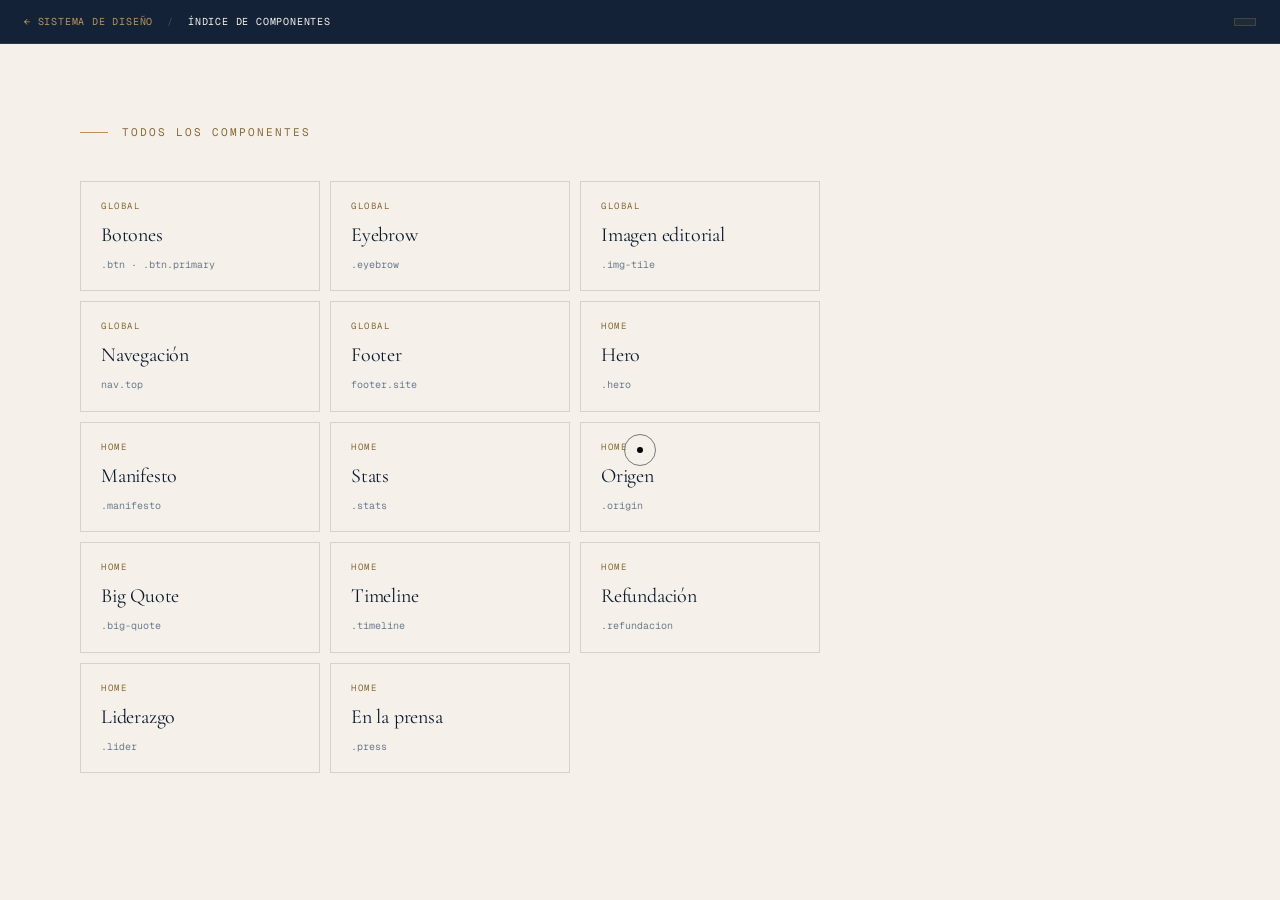
==== pages/preview.html @ bbe8fda1 "Primer commit" ====
<!DOCTYPE html>
<html lang="es">
<head>
<meta charset="UTF-8">
<meta name="viewport" content="width=device-width,initial-scale=1">
<title>Preview · ABANCA DS</title>
<meta name="robots" content="noindex,nofollow">

<link rel="preconnect" href="https://fonts.googleapis.com">
<link rel="preconnect" href="https://fonts.gstatic.com" crossorigin>
<link rel="preconnect" href="https://images.unsplash.com">
<link href="https://fonts.googleapis.com/css2?family=Cormorant+Garamond:ital,wght@0,300;0,400;0,500;0,600;1,300;1,400;1,500&family=Source+Serif+4:ital,opsz,wght@0,8..60,300;0,8..60,400;0,8..60,500;1,8..60,400&family=Geist:wght@300;400;500;600;700&family=Geist+Mono:wght@400;500&display=swap" rel="stylesheet">
<link rel="stylesheet" href="../css/editorial.css">

<style>
.pv-bar {
  position: fixed; top: 0; left: 0; right: 0; z-index: 99999;
  height: 44px;
  background: rgba(10,26,47,0.96);
  backdrop-filter: blur(12px);
  display: flex; align-items: center; gap: 0;
  padding: 0 24px;
  border-bottom: 1px solid rgba(245,241,234,0.1);
  font-family: var(--mono); font-size: 10px;
  letter-spacing: 0.08em; text-transform: uppercase;
}
.pv-bar .back {
  color: var(--accent); text-decoration: none;
  transition: color .15s; white-space: nowrap;
}
.pv-bar .back:hover { color: var(--paper); }
.pv-bar .sep { color: rgba(245,241,234,0.2); margin: 0 14px; }
.pv-bar .name { color: var(--paper); white-space: nowrap; }
.pv-bar .spacer { flex: 1; }
.pv-bar .group {
  color: rgba(245,241,234,0.35); margin-right: 14px;
  white-space: nowrap;
}
.pv-bar .cls {
  color: var(--accent);
  border: 1px solid rgba(184,148,86,0.25);
  background: rgba(184,148,86,0.08);
  padding: 3px 10px;
  white-space: nowrap;
}
.pv-content { padding-top: 44px; }
</style>
</head>
<body>

<!-- Curtain suprimido: la clase .lift lo colapsa y display:none lo esconde -->
<div class="curtain lift" style="display:none"><div class="seal"></div></div>

<!-- Preview bar -->
<div class="pv-bar">
  <a href="sistema-de-diseno.html" class="back">← Sistema de Diseño</a>
  <span class="sep">/</span>
  <span class="name" id="pv-name">—</span>
  <span class="spacer"></span>
  <span class="group" id="pv-group"></span>
  <span class="cls" id="pv-cls"></span>
</div>

<!-- Contenido del componente -->
<div class="pv-content" id="pv-content"></div>

<script>
document.body.classList.add('curtain-done', 'js-ready');
</script>
<script src="../js/editorial.js" defer></script>

<script>
/* ── Definiciones de componente ── */
const C = {

  /* ─── GLOBALES ─────────────────────────────────── */

  btn: {
    name: 'Botones', cls: '.btn · .btn.primary', group: 'Global',
    html: `
<div style="min-height:100vh;background:var(--paper);display:flex;flex-direction:column;gap:0">
  <div style="padding:80px 80px 60px;border-bottom:1px solid var(--line)">
    <div class="eyebrow" style="margin-bottom:32px"><span>Variante sobre fondo claro</span></div>
    <div style="display:flex;gap:16px;flex-wrap:wrap;align-items:center">
      <a class="btn" href="#">Explorar</a>
      <a class="btn primary" href="#">Ver historia</a>
    </div>
  </div>
  <div style="padding:80px;background:var(--ink);border-bottom:1px solid rgba(245,241,234,0.1)">
    <div class="eyebrow" style="margin-bottom:32px"><span>Variante sobre fondo oscuro</span></div>
    <div style="display:flex;gap:16px;flex-wrap:wrap;align-items:center">
      <a class="btn" style="color:var(--paper);border-color:rgba(245,241,234,0.5)" href="#">Explorar</a>
      <a class="btn primary" href="#">Ver historia</a>
    </div>
  </div>
  <div style="padding:80px;background:var(--paper-2)">
    <div class="eyebrow" style="margin-bottom:32px"><span>Variante sobre fondo crema</span></div>
    <div style="display:flex;gap:16px;flex-wrap:wrap;align-items:center">
      <a class="btn" href="#">Descargar informe</a>
      <a class="btn primary" href="#">Contactar</a>
    </div>
  </div>
</div>`
  },

  eyebrow: {
    name: 'Eyebrow', cls: '.eyebrow', group: 'Global',
    html: `
<div style="padding:80px;min-height:100vh;display:flex;flex-direction:column;gap:64px">
  <div>
    <span class="eyebrow" style="margin-bottom:24px">Origen · 1717</span>
    <h2 style="font-family:var(--serif);font-weight:300;font-size:clamp(32px,4vw,52px);letter-spacing:-0.02em;margin:0">El banco más antiguo <em style="color:var(--accent-deep)">de España.</em></h2>
  </div>
  <div>
    <span class="eyebrow" style="margin-bottom:24px">§ 04 · Línea de tiempo</span>
    <h2 style="font-family:var(--serif);font-weight:300;font-size:clamp(32px,4vw,52px);letter-spacing:-0.02em;margin:0">Tres siglos en <em style="color:var(--accent-deep)">nueve estaciones.</em></h2>
  </div>
  <div style="background:var(--ink);padding:60px;margin:-0px">
    <span class="eyebrow" style="margin-bottom:24px;color:var(--accent)">§ 05 · La refundación</span>
    <h2 style="font-family:var(--serif);font-weight:300;font-size:clamp(32px,4vw,52px);letter-spacing:-0.02em;margin:0;color:var(--paper)">2014. Un banco <em style="color:var(--accent)">desde cero.</em></h2>
  </div>
</div>`
  },

  'img-tile': {
    name: 'Imagen editorial', cls: '.img-tile', group: 'Global',
    html: `
<div style="padding:64px;background:var(--paper)">
  <div style="margin-bottom:48px">
    <span class="eyebrow" style="margin-bottom:32px"><span>Variantes de tratamiento</span></span>
    <div style="display:grid;grid-template-columns:repeat(4,1fr);gap:12px">
      <div>
        <div class="img-tile" style="aspect-ratio:3/4">
          <img src="https://images.unsplash.com/photo-1464822759023-fed622ff2c3b?w=600&q=80&fit=crop" alt="">
        </div>
        <div style="font-family:var(--mono);font-size:10px;letter-spacing:.1em;text-transform:uppercase;color:var(--mid);margin-top:10px">.img-tile</div>
      </div>
      <div>
        <div class="img-tile sepia" style="aspect-ratio:3/4">
          <img src="https://images.unsplash.com/photo-1464822759023-fed622ff2c3b?w=600&q=80&fit=crop" alt="">
        </div>
        <div style="font-family:var(--mono);font-size:10px;letter-spacing:.1em;text-transform:uppercase;color:var(--mid);margin-top:10px">.img-tile.sepia</div>
      </div>
      <div>
        <div class="img-tile duotone" style="aspect-ratio:3/4">
          <img src="https://images.unsplash.com/photo-1464822759023-fed622ff2c3b?w=600&q=80&fit=crop" alt="">
        </div>
        <div style="font-family:var(--mono);font-size:10px;letter-spacing:.1em;text-transform:uppercase;color:var(--mid);margin-top:10px">.img-tile.duotone</div>
      </div>
      <div>
        <div class="img-tile archive" style="aspect-ratio:3/4">
          <img src="https://images.unsplash.com/photo-1464822759023-fed622ff2c3b?w=600&q=80&fit=crop" alt="">
        </div>
        <div style="font-family:var(--mono);font-size:10px;letter-spacing:.1em;text-transform:uppercase;color:var(--mid);margin-top:10px">.img-tile.archive</div>
      </div>
    </div>
  </div>
  <div>
    <span class="eyebrow" style="margin-bottom:32px"><span>Con metadatos: .photo-tag + .caption</span></span>
    <div class="img-tile" style="aspect-ratio:16/7;max-width:900px">
      <img src="https://images.unsplash.com/photo-1505142468610-359e7d316be0?w=1600&q=80&fit=crop" alt="">
      <div class="photo-tag">Archivo · 1920</div>
      <div class="caption"><span>Betanzos, Galicia</span><span>© ABANCA</span></div>
    </div>
  </div>
</div>`
  },

  nav: {
    name: 'Navegación', cls: 'nav.top', group: 'Global',
    html: `
<nav class="top scrolled" id="nav">
  <a class="brand" href="../index.html" data-magnet>
    <span class="bars">//</span>
    <span>ABANCA</span>
    <span class="sub">· La historia</span>
  </a>
  <ul>
    <li><a href="#">Origen</a></li>
    <li><a href="#">Cifras</a></li>
    <li><a href="#">Línea de tiempo</a></li>
    <li><a href="#">Liderazgo</a></li>
  </ul>
  <div class="right">
    <button class="audio-toggle" aria-pressed="false" data-magnet>
      <span class="bars"><i></i><i></i><i></i><i></i></span>
      <span class="lbl">Sonido</span>
    </button>
    <div class="divider"></div>
    <span class="lang active">ES</span>
    <span class="lang">GL</span>
    <span class="lang">EN</span>
  </div>
</nav>
<div style="padding:160px 80px 80px;background:var(--paper)">
  <div class="eyebrow" style="margin-bottom:20px"><span>Estado: scrolled</span></div>
  <p style="font-family:var(--serif-body);font-size:17px;color:var(--ink-soft);max-width:52ch">La barra aparece con <code style="font-family:var(--mono);font-size:13px;background:var(--paper-2);padding:1px 5px">nav.top.scrolled</code> cuando el usuario hace scroll. En el hero es completamente transparente.</p>
</div>`
  },

  footer: {
    name: 'Footer', cls: 'footer.site', group: 'Global',
    html: `
<div style="padding:80px 80px 40px;background:var(--paper)">
  <div class="eyebrow"><span>Componente footer completo</span></div>
</div>
<footer class="site">
  <div class="top">
    <div class="l">
      <h3>Servir <span class="it">desde el</span><br>Atlántico.</h3>
      <p>ABANCA Corporación Bancaria, S.A. · Sociedad inscrita en el Registro Mercantil de A Coruña · Entidad significativa supervisada por el Banco Central Europeo desde 2014.</p>
    </div>
    <div>
      <h4>Inversores</h4>
      <ul>
        <li><a href="#">Resultados trimestrales</a></li>
        <li><a href="#">Informe anual integrado</a></li>
        <li><a href="#">Gobierno corporativo</a></li>
        <li><a href="#">Calificación crediticia</a></li>
        <li><a href="#">Hechos relevantes</a></li>
      </ul>
    </div>
    <div>
      <h4>Contacto</h4>
      <ul>
        <li>Cantón Pequeño, 1<br>15003 · A Coruña</li>
        <li>+34 981 188 000</li>
        <li><a href="#">comunicacion@abanca.com</a></li>
        <li><a href="#">LinkedIn</a> · <a href="#">X</a> · <a href="#">YouTube</a></li>
      </ul>
    </div>
  </div>
  <div class="bot">
    <div class="l">© 2026 ABANCA Corporación Bancaria · Todos los derechos reservados</div>
    <div class="r">Aviso legal · Política de privacidad · Cookies</div>
  </div>
  <div class="wordmark"><span class="bars">//</span>ABANCA</div>
</footer>`
  },

  /* ─── HOME ─────────────────────────────────────── */

  hero: {
    name: 'Hero', cls: '.hero', group: 'Home',
    html: `
<nav class="top" id="nav">
  <a class="brand" href="../index.html" data-magnet><span class="bars">//</span><span>ABANCA</span><span class="sub">· La historia</span></a>
  <ul>
    <li><a href="#">Origen</a></li><li><a href="#">Cifras</a></li>
    <li><a href="#">Línea de tiempo</a></li><li><a href="#">Liderazgo</a></li>
  </ul>
  <div class="right">
    <button class="audio-toggle" aria-pressed="false" data-magnet>
      <span class="bars"><i></i><i></i><i></i><i></i></span><span class="lbl">Sonido</span>
    </button>
    <div class="divider"></div>
    <span class="lang active">ES</span><span class="lang">GL</span><span class="lang">EN</span>
  </div>
</nav>
<section class="hero" id="hero" data-hero-in>
  <div class="stage">
    <div class="l-sky" data-parallax="0.15"></div>
    <div class="l-photo" data-parallax="0.32" style="background-image:url('https://images.unsplash.com/photo-1505142468610-359e7d316be0?auto=format&fit=crop&w=2400&q=80')"></div>
    <div class="l-mid" data-parallax="0.5" style="background-image:url('https://images.unsplash.com/photo-1500036617522-c1c7d6b59a4f?auto=format&fit=crop&w=1200&q=80')"></div>
    <div class="l-fog"></div>
    <div class="l-fg">
      <svg viewBox="0 0 1440 200" preserveAspectRatio="none" fill="none">
        <path d="M0,140 C240,90 480,160 720,120 C960,80 1200,150 1440,110 L1440,200 L0,200 Z" fill="#0A1A2F" opacity="0.7"/>
        <path d="M0,160 C300,120 600,170 900,140 C1200,110 1440,160 1440,140 L1440,200 L0,200 Z" fill="#0A1A2F"/>
      </svg>
    </div>
    <div class="l-vig"></div>
  </div>
  <div class="coords">43°22′N · 8°23′W · Atlántico Norte</div>
  <div class="content">
    <div class="eyebrow"><span>1717 — 2026</span><span>· La historia de un banco gallego</span></div>
    <h1>
      <span class="line"><span style="--d:0.5s">Una banca</span></span>
      <span class="line"><span style="--d:0.62s">con raíces</span></span>
      <span class="line"><span style="--d:0.74s">de <span class="it">mar.</span></span></span>
    </h1>
    <div class="meta">
      <p class="lede">Tres siglos. Once países. Una herencia que viene de Galicia y un proyecto que mira hacia el <em>Atlántico abierto</em>. Esta es la historia de ABANCA, contada desde la <em>orilla</em>.</p>
      <div class="col"><span class="k">Sede</span><span class="v">A Coruña, Galicia</span></div>
      <div class="col"><span class="k">Posición</span><span class="v">7º banco de España</span></div>
      <div class="col"><span class="k">Estado</span><span class="v"><span class="pulse"></span>En activo · 308 años</span></div>
    </div>
  </div>
  <div class="scroll-cue">Descender · scroll</div>
</section>`
  },

  manifesto: {
    name: 'Manifesto', cls: '.manifesto', group: 'Home',
    html: `
<section class="manifesto" id="manifesto">
  <div class="label">§ 01 · Manifiesto</div>
  <p id="manifesto-text">
    <span class="word">El</span> <span class="word">dinero</span> <span class="word">de</span> <span class="word">los</span> <span class="word">gallegos</span> <span class="word em">protegió</span> <span class="word em">su</span> <span class="word em">tierra</span> <span class="word">durante</span> <span class="word">tres</span> <span class="word">siglos.</span> <span class="word">Hoy</span> <span class="word">la</span> <span class="word">conecta</span> <span class="word">con</span> <span class="word em">el</span> <span class="word em">mundo.</span>
  </p>
</section>`
  },

  stats: {
    name: 'Stats', cls: '.stats', group: 'Home',
    html: `
<div class="stats-wrap" id="cifras">
  <section class="stats">
    <div class="head">
      <div class="num">§ 02 · Cifras hoy</div>
      <h2>Una <span class="it">institución</span>, en cifras.</h2>
      <div class="progress">
        <span>Ejercicio 2025</span>
        <div class="bar" id="statsBar"></div>
      </div>
    </div>
    <div class="grid">
      <div class="cell">
        <div class="k">Volumen de negocio</div>
        <div class="v"><span class="num" data-target="121.4" data-decimals="1">0</span><span class="unit">mil M €</span></div>
        <div class="desc">Activos totales del Grupo tras nueve fusiones en una década. Multiplicado por 2,3× desde 2014.</div>
        <div class="delta">+18,4% YoY</div>
        <div class="historical">2013 · 52.500 M€ → <span class="h-year">2025</span> · 121.400 M€</div>
      </div>
      <div class="cell">
        <div class="k">Beneficio neto</div>
        <div class="v"><span class="num" data-target="1245" data-decimals="0">0</span><span class="unit">M €</span></div>
        <div class="desc">Resultado consolidado del último ejercicio. Multiplicado por 70× desde el rescate de NCG.</div>
        <div class="delta">+23,1% YoY</div>
        <div class="historical">2013 · 17,9 M€ → <span class="h-year">2025</span> · 1.245 M€</div>
      </div>
      <div class="cell">
        <div class="k">Países</div>
        <div class="v"><span class="num" data-target="11" data-decimals="0">0</span></div>
        <div class="desc">Red propia desde Galicia hasta América, reproduciendo el mapa de la diáspora gallega.</div>
        <div class="historical">2014 · 1 país → <span class="h-year">2025</span> · 11 mercados</div>
      </div>
      <div class="cell">
        <div class="k">Clientes</div>
        <div class="v"><span class="num" data-target="3.1" data-decimals="1">0</span><span class="unit">millones</span></div>
        <div class="desc">Particulares, pymes, empresas y banca privada en el sur de Europa y red atlántica.</div>
        <div class="delta">+11,0% YoY</div>
        <div class="historical">2013 · 100K clientes → <span class="h-year">2025</span> · 3,1 M</div>
      </div>
    </div>
    <div class="foot">Fuente · Informe anual ABANCA Corporación Bancaria · Datos auditados · Cierre 31 diciembre 2025</div>
  </section>
</div>`
  },

  origin: {
    name: 'Origen', cls: '.origin', group: 'Home',
    html: `
<section class="origin" id="origen">
  <div class="number-bg" id="bigYear">1717</div>
  <div class="content">
    <div class="left">
      <div class="eyebrow"><span>§ 03 · Origen</span></div>
      <h2>El banco más antiguo<span class="it">de España.</span></h2>
      <div class="place">Betanzos · A Coruña · Reino de Galicia</div>
      <div class="factbox">
        <div class="row"><span class="k">Fundación</span><span class="v">1717</span></div>
        <div class="row"><span class="k">Fundadores</span><span class="v">Hermanos Etcheverría</span></div>
        <div class="row"><span class="k">Carácter</span><span class="v">Casa de cambio</span></div>
        <div class="row"><span class="k">Continuidad</span><span class="v">297 años</span></div>
        <div class="row"><span class="k">Absorbido</span><span class="v">2014 · ABANCA</span></div>
      </div>
    </div>
    <div class="right reveal">
      <p>En 1717, en la pequeña villa de Betanzos, los hermanos Etcheverría abrieron una casa de cambio para servir a comerciantes, marinos y emigrantes que cruzaban el Atlántico. Aquella casa se convirtió en Banco Etcheverría, la entidad bancaria continuamente operativa más antigua de España.</p>
      <p>Durante tres siglos sobrevivió a guerras carlistas, a la Restauración, a dos repúblicas, a una Guerra Civil y a cuatro crisis financieras globales. Cuando, en 2014, fue absorbido por NCG Banco para dar nacimiento a la marca <em>ABANCA</em>, llevaba 297 años sin cerrar las puertas.</p>
      <blockquote class="pull">
        "Un banco no es un edificio ni una hoja de balance: es una <em>promesa</em> de continuidad que se traslada de una generación a la siguiente."
        <span class="src">— Archivo Etcheverría, c. 1898</span>
      </blockquote>
      <p>Esa promesa atraviesa toda la historia que viene a continuación. La crisis de las cajas, el rescate público, la subasta del FROB, la llegada del grupo Banesco, el nacimiento de la marca actual y la expansión ibérica son capítulos sucesivos de una continuidad que ya dura tres siglos.</p>
      <div class="img-tile sepia">
        <img loading="lazy" alt="Archivo histórico — Betanzos" src="https://images.unsplash.com/photo-1493663284031-b7e3aefcae8e?auto=format&fit=crop&w=1600&q=80"/>
        <span class="photo-tag">Foto · Archivo · Betanzos, c. 1920</span>
        <div class="caption"><span>Fachada original · Calle de los Plazuelos</span><span>BANCO ETCHEVERRÍA</span></div>
      </div>
    </div>
  </div>
</section>`
  },

  'big-quote': {
    name: 'Big Quote', cls: '.big-quote', group: 'Home',
    html: `
<section class="big-quote">
  <div class="label">§ 03.5 · Sentir Común</div>
  <blockquote class="reveal-mask">
    <span>Un banco con <span class="it">alma de caja</span> que nace con el objetivo de <em><span class="it">merecer</span></em> servir a los gallegos.</span>
  </blockquote>
  <div class="sig">
    <div>
      <div class="name">Juan Carlos Escotet Rodríguez</div>
      <div class="role">Presidente · Consejo de Administración</div>
    </div>
    <div class="ghost">«Sentir Común»</div>
    <div class="date">Santiago de Compostela<br>27 · 06 · 2014</div>
  </div>
</section>`
  },

  timeline: {
    name: 'Timeline', cls: '.timeline', group: 'Home',
    html: `
<div class="timeline-wrap" id="linea" style="--tl-items:9">
  <section class="timeline">
    <div class="head">
      <div>
        <div class="eyebrow" style="margin-bottom:24px"><span>§ 04 · Línea de tiempo</span></div>
        <h2>Tres siglos<br>en <span class="it">nueve estaciones.</span></h2>
      </div>
      <div class="meter">
        <span>Año en foco</span>
        <span class="v" id="tlYear">1717</span>
      </div>
    </div>
    <div class="progress" id="tlProgress">
      <div class="bar" id="tlBar"></div>
    </div>
    <div class="track-host">
      <div class="track" id="tlTrack">
        <article class="item"><div class="year">1717</div><div class="lbl">§ 04.1 · Origen</div><h3 class="h">Nace el Banco Etcheverría en Betanzos</h3><p class="b">Casa de cambio fundada por una familia vasca asentada en Galicia. Servirá a marinos, emigrantes y al comercio atlántico durante tres siglos sin cerrar nunca.</p><div class="meta">Betanzos · A Coruña</div></article>
        <article class="item"><div class="year">1927</div><div class="lbl">§ 04.2 · Caja</div><h3 class="h">Caja de Ahorros y Monte de Piedad de La Coruña</h3><p class="b">La banca social entra en Galicia para proteger los ahorros de los emigrantes a América y financiar la pesca, la conserva y la agricultura local.</p><div class="meta">A Coruña · Era de la emigración</div></article>
        <article class="item"><div class="year">2010</div><div class="lbl">§ 04.3 · Fusión</div><h3 class="h">Caixa Galicia + Caixanova = Novacaixagalicia</h3><p class="b">Caixa Galicia y Caixanova se fusionan en una única caja gallega bajo la presión de la reestructuración del sistema financiero español.</p><div class="meta">Reestructuración del sector</div></article>
        <article class="item"><div class="year">2011</div><div class="lbl">§ 04.4 · Bancarización</div><h3 class="h">Nace NCG Banco</h3><p class="b">La crisis fuerza la conversión de la caja en banco. La entidad pasa a estar bajo el control del FROB tras una intervención pública de más de 9.000 M€.</p><div class="meta">Control público · FROB</div></article>
        <article class="item"><div class="year">2013</div><div class="lbl">§ 04.5 · Subasta</div><h3 class="h">Banesco se adjudica NCG Banco</h3><p class="b">18 de diciembre. El grupo liderado por Juan Carlos Escotet se adjudica el 88,33% de NCG por 1.003 M€, superando a Santander, BBVA y La Caixa.</p><div class="meta">Subasta del FROB</div></article>
        <article class="item"><div class="year">2014</div><div class="lbl">§ 04.6 · Refundación</div><h3 class="h">Nace ABANCA — 27 de junio</h3><p class="b">En Santiago de Compostela se presenta la nueva marca: <em>a banca</em>, en gallego. Identidad de Summa Branding. Lema: <em>Sentir Común</em>.</p><div class="meta">Santiago de Compostela</div></article>
        <article class="item"><div class="year">2017</div><div class="lbl">§ 04.7 · Diversificación</div><h3 class="h">Salto a banca de consumo</h3><p class="b">Adquisición de Popular Servicios Financieros, integración como ABANCA Servicios Financieros. Comienza la diversificación de líneas de negocio.</p><div class="meta">Banca de consumo</div></article>
        <article class="item"><div class="year">2019</div><div class="lbl">§ 04.8 · Iberia</div><h3 class="h">Internacionalización · Portugal</h3><p class="b">ABANCA absorbe la red ibérica de Deutsche Bank y Banco Caixa Geral. El banco gallego se convierte en una entidad ibérica de pleno derecho.</p><div class="meta">11 de junio · Lisboa</div></article>
        <article class="item"><div class="year">2023</div><div class="lbl">§ 04.9 · Hoy</div><h3 class="h">EuroBic y consolidación</h3><p class="b">Con la adquisición de EuroBic, ABANCA supera los 120.000 M€ en volumen de negocio. Séptimo banco de España, primero entre los no cotizados.</p><div class="meta">Hoy · 11 países</div></article>
      </div>
    </div>
  </section>
</div>`
  },

  refundacion: {
    name: 'Refundación', cls: '.refundacion', group: 'Home',
    html: `
<section class="refundacion" id="refundacion">
  <div class="head">
    <div class="l">
      <div class="eyebrow"><span>§ 05 · La refundación</span></div>
      <h2>2014. Un<br>banco<br><span class="it">desde cero.</span></h2>
    </div>
    <div class="r reveal">
      <span class="date">Junio 2014 · Santiago de Compostela</span>
      Tras la subasta del FROB, el grupo venezolano-español Banesco asume el control del banco rescatado. En seis meses, la agencia <strong>Summa Branding</strong> diseña una nueva identidad: una marca que rompa con el pasado, en gallego, sencilla, sin nostalgia. Nace <em>ABANCA</em>. Bajo el lema <em>«Sentir Común»</em>, la entidad inicia una década de saneamiento, beneficios y expansión.
    </div>
  </div>
  <div class="three">
    <div class="cell reveal">
      <div class="n">01 · Estabilización</div>
      <h3>Sanear lo <span class="it">heredado.</span></h3>
      <p>El equipo de Escotet aplica un plan de tres fases para recapitalizar la entidad, ajustar la red y limpiar el balance. En dos años, el banco recupera la rentabilidad.</p>
    </div>
    <div class="cell reveal">
      <div class="n">02 · Crecimiento</div>
      <h3>Nueve fusiones en<span class="it"> una década.</span></h3>
      <p>De los 52.000 M€ heredados de NCG, ABANCA alcanza los 120.000 M€ tras integrar Banco Etcheverría, Popular Servicios Financieros, Deutsche Bank Portugal, Banco Caixa Geral, TargoBank y EuroBic.</p>
    </div>
    <div class="cell reveal">
      <div class="n">03 · Identidad</div>
      <h3>De caja a <span class="it">banco gallego.</span></h3>
      <p>El compromiso público de mantener la sede, la obra social y los créditos a familias y pymes en Galicia se traduce en Afundación y en una red propia más densa que la de cualquier competidor.</p>
    </div>
  </div>
</section>`
  },

  lider: {
    name: 'Liderazgo', cls: '.lider', group: 'Home',
    html: `
<section class="lider" id="lider">
  <div class="container">
    <div class="l reveal">
      <div style="font-family:var(--mono);font-size:11px;letter-spacing:.18em;text-transform:uppercase;color:var(--accent-deep);margin-bottom:24px">§ 07 · Presidencia</div>
      <h2>Juan Carlos<br>Escotet<span class="it"> Rodríguez.</span></h2>
      <div class="bio">
        <p>Banquero hispano-venezolano, fundador y principal accionista del grupo Banesco. Tomó el control de NCG Banco tras la subasta del FROB en diciembre de 2013 y presentó la marca ABANCA seis meses después en Santiago de Compostela.</p>
        <p>Desde 2017 es presidente del Consejo de Administración de ABANCA y mantiene la misma posición en Banesco Internacional. Controla el 84,7% del capital del banco gallego.</p>
      </div>
      <div class="table">
        <div class="row"><span class="k">CARGO</span><span class="v">Presidente · Consejo de Administración</span></div>
        <div class="row"><span class="k">DESDE</span><span class="v">2014 (vicepres.) · 2017 (pres.)</span></div>
        <div class="row"><span class="k">FORMACIÓN</span><span class="v">Banquero · Economista</span></div>
        <div class="row"><span class="k">ACCIONISTA</span><span class="v">84,7% del capital</span></div>
        <div class="row"><span class="k">PARALELO</span><span class="v">Banesco Internacional (presidente)</span></div>
      </div>
    </div>
    <div class="r reveal">
      <div class="img-tile duotone">
        <img loading="lazy" alt="Retrato institucional" src="https://images.unsplash.com/photo-1519331379826-f10be5486c6f?auto=format&fit=crop&w=1200&q=80"/>
        <span class="photo-tag">Retrato · Sede A Coruña</span>
        <div class="caption"><span>Presidente · Consejo de Administración</span><span>2014 →</span></div>
      </div>
    </div>
  </div>
</section>`
  },

  press: {
    name: 'En la prensa', cls: '.press', group: 'Home',
    html: `
<section class="press" id="prensa">
  <div class="head">
    <div class="l">
      <div class="eyebrow"><span>§ 08 · En la prensa</span></div>
      <h2>Tres siglos<br>en <span class="it">titulares.</span></h2>
    </div>
    <div class="r">Una década de cobertura institucional, financiera y económica. Selección editorial de la prensa nacional e internacional sobre la trayectoria del Grupo ABANCA.</div>
  </div>
  <div class="grid">
    <article class="clip">
      <div class="source"><span class="pub">El País · Economía</span><span>27 jun 2014</span></div>
      <h3 class="headline">Nace ABANCA, la marca <span class="it">«para servir a Galicia»</span> de Escotet.</h3>
      <p class="excerpt">Banesco presenta en Santiago de Compostela la identidad que sustituye a Novagalicia tras seis meses de rebranding desarrollado por Summa.</p>
      <div class="more">Leer artículo</div>
    </article>
    <article class="clip">
      <div class="source"><span class="pub">Expansión</span><span>28 mar 2018</span></div>
      <h3 class="headline">Deutsche Bank vende su negocio minorista en <span class="it">Portugal a ABANCA</span> por 6,5 mil M€.</h3>
      <p class="excerpt">La operación convierte al banco gallego en una entidad ibérica de pleno derecho y le otorga red propia en el mercado portugués.</p>
      <div class="more">Leer artículo</div>
    </article>
    <article class="clip">
      <div class="source"><span class="pub">Financial Times</span><span>15 may 2023</span></div>
      <h3 class="headline">Spain's <span class="it">Abanca</span> targets Portugal's EuroBic in latest cross-border push.</h3>
      <p class="excerpt">The Galicia-based lender becomes the seventh largest banking group in Spain and the leading non-listed bank in the country.</p>
      <div class="more">Read article</div>
    </article>
    <article class="clip">
      <div class="source"><span class="pub">Cinco Días</span><span>11 abr 2024</span></div>
      <h3 class="headline">ABANCA se consolida como el banco <span class="it">no cotizado más grande</span> de España.</h3>
      <p class="excerpt">Los resultados consolidados del ejercicio confirman la estrategia de crecimiento por adquisiciones liderada por Escotet desde 2014.</p>
      <div class="more">Leer artículo</div>
    </article>
    <article class="clip">
      <div class="source"><span class="pub">La Voz de Galicia</span><span>5 ago 2024</span></div>
      <h3 class="headline">El banco con <span class="it">alma de caja</span> cumple diez años desde A Coruña.</h3>
      <p class="excerpt">Una década después del rebranding, ABANCA mantiene su sede, su obra social y la mayor red de oficinas de la comunidad autónoma.</p>
      <div class="more">Leer artículo</div>
    </article>
    <article class="clip">
      <div class="source"><span class="pub">Bloomberg</span><span>22 oct 2025</span></div>
      <h3 class="headline">Abanca explores European expansion as Galician lender turns <span class="it">308</span>.</h3>
      <p class="excerpt">Founded as Banco Etcheverría in 1717, the institution remains Spain's oldest continuously operating bank and one of its most profitable.</p>
      <div class="more">Read article</div>
    </article>
  </div>
</section>`
  }

}; /* end C */

/* ── Renderizar ── */
const params = new URLSearchParams(location.search);
const id = params.get('c');
const comp = C[id];

if (comp) {
  document.title = comp.name + ' · Preview · ABANCA DS';
  document.getElementById('pv-name').textContent = comp.name;
  document.getElementById('pv-group').textContent = comp.group;
  document.getElementById('pv-cls').textContent = comp.cls;
  document.getElementById('pv-content').innerHTML = comp.html;
} else {
  // Índice de componentes si no hay ?c=
  document.getElementById('pv-name').textContent = 'Índice de componentes';
  document.getElementById('pv-content').innerHTML = `
    <div style="padding:80px;max-width:900px">
      <div class="eyebrow" style="margin-bottom:40px"><span>Todos los componentes</span></div>
      <div style="display:grid;grid-template-columns:repeat(auto-fill,minmax(200px,1fr));gap:10px">
        ${Object.entries(C).map(([key, c]) => `
          <a href="preview.html?c=${key}" style="
            display:flex;flex-direction:column;gap:6px;padding:18px 20px;
            border:1px solid var(--line);text-decoration:none;color:inherit;
            transition:border-color .2s,background .2s;
          " onmouseover="this.style.borderColor='var(--accent)';this.style.background='var(--paper-2)'"
             onmouseout="this.style.borderColor='var(--line)';this.style.background='transparent'">
            <span style="font-family:var(--mono);font-size:9px;letter-spacing:.18em;text-transform:uppercase;color:var(--accent-deep)">${c.group}</span>
            <span style="font-family:var(--serif);font-size:20px;letter-spacing:-.01em">${c.name}</span>
            <span style="font-family:var(--mono);font-size:10px;color:var(--mid)">${c.cls}</span>
          </a>`).join('')}
      </div>
    </div>`;
}

/* ── JS de secciones (stats + manifesto + timeline) ── */
window.addEventListener('DOMContentLoaded', () => {
  // Manifesto
  const mfWords = document.querySelectorAll('#manifesto-text .word');
  if (mfWords.length) {
    function onMfScroll() {
      const sec = document.getElementById('manifesto');
      if (!sec) return;
      const rect = sec.getBoundingClientRect();
      const total = mfWords.length;
      const start = window.innerHeight * 0.85, end = window.innerHeight * 0.15;
      const prog = Math.max(0, Math.min(1, (start - rect.top) / (start - end + rect.height * 0.4)));
      mfWords.forEach((w, i) => w.classList.toggle('on', i < Math.floor(prog * total)));
    }
    window.addEventListener('scroll', onMfScroll, { passive: true });
    onMfScroll();
  }

  // Stats
  const statsWrap = document.querySelector('.stats-wrap');
  if (statsWrap) {
    const statsCells = document.querySelectorAll('.stats .grid .cell .num');
    const statsBar = document.getElementById('statsBar');
    const targets = Array.from(statsCells).map(el => ({ el, target: parseFloat(el.dataset.target), dec: parseInt(el.dataset.decimals || '0', 10) }));
    function onStatsScroll() {
      const rect = statsWrap.getBoundingClientRect();
      const total = statsWrap.offsetHeight - window.innerHeight;
      const p = Math.max(0, Math.min(1, -rect.top / total));
      targets.forEach(({ el, target, dec }, i) => {
        const start = i * 0.12, end = start + 0.5;
        const lp = Math.max(0, Math.min(1, (p - start) / (end - start)));
        const v = target * (1 - Math.pow(1 - lp, 3));
        el.textContent = dec > 0 ? v.toFixed(dec).replace('.', ',') : Math.round(v).toLocaleString('es-ES');
      });
      if (statsBar) statsBar.style.setProperty('--p', (p * 100) + '%');
    }
    window.addEventListener('scroll', onStatsScroll, { passive: true });
    onStatsScroll();
  }

  // Timeline
  const tlWrap = document.querySelector('.timeline-wrap');
  if (tlWrap) {
    const tlTrack = document.getElementById('tlTrack');
    const tlBar = document.getElementById('tlBar');
    const tlYear = document.getElementById('tlYear');
    const tlProgress = document.getElementById('tlProgress');
    const tlItems = tlTrack ? Array.from(tlTrack.querySelectorAll('.item')) : [];
    if (tlProgress && tlItems.length) {
      tlItems.forEach((it, i) => {
        const pip = document.createElement('div');
        pip.className = 'pip';
        pip.style.left = (i / (tlItems.length - 1) * 100) + '%';
        const label = document.createElement('span');
        label.className = 'pip-lbl';
        label.textContent = it.querySelector('.year')?.textContent || '';
        pip.appendChild(label);
        tlProgress.appendChild(pip);
      });
    }
    function onTlScroll() {
      const rect = tlWrap.getBoundingClientRect();
      const total = tlWrap.offsetHeight - window.innerHeight;
      const p = Math.max(0, Math.min(1, -rect.top / total));
      const idx = Math.round(p * (tlItems.length - 1));
      if (tlYear) tlYear.textContent = tlItems[idx]?.querySelector('.year')?.textContent || '';
      if (tlBar) tlBar.style.setProperty('--p', (p * 100) + '%');
      if (tlTrack) {
        const maxScroll = tlTrack.scrollWidth - tlTrack.parentElement.offsetWidth;
        tlTrack.style.transform = `translateX(${-(p * maxScroll)}px)`;
      }
      document.querySelectorAll('.timeline-wrap .progress .pip').forEach((pip, i) => pip.classList.toggle('active', i === idx));
    }
    window.addEventListener('scroll', onTlScroll, { passive: true });
    onTlScroll();
  }
});
</script>
</body>
</html>
---- css/editorial.css ----
/* ─────────────────────────────────────────────────────────
   ABANCA · The History — Editorial Atlántico
   Sistema de diseño completo: tokens, componentes globales,
   secciones de home y secciones de páginas internas.
   ───────────────────────────────────────────────────────── */

*, *::before, *::after { box-sizing: border-box; }
html, body { margin: 0; padding: 0; }
html { scroll-behavior: smooth; }

:root {
  /* ── Color: sólidos ─────────────────── */
  --ink: #0A1A2F;            /* deep navy */
  --ink-2: #1F3148;
  --paper: #F5F1EA;          /* warm cream */
  --paper-2: #EBE5D8;
  --paper-3: #D9D1C0;
  --accent: #B89456;         /* heritage brass */
  --accent-deep: #8A6A35;
  --accent-pale: #E0CFA8;
  --mid: #6B7B8E;            /* atlantic gray */
  --pos: #2D7A3F;

  /* ── Color: ink con opacidad ────────── */
  --ink-soft: rgba(10, 26, 47, 0.78);
  --ink-dim: rgba(10, 26, 47, 0.55);
  --line: rgba(10, 26, 47, 0.14);
  --line-2: rgba(10, 26, 47, 0.06);

  /* ── Color: paper con opacidad (usar sobre fondos oscuros) */
  --paper-faint: rgba(245, 241, 234, 0.12);  /* bordes/divisores en dark */
  --paper-muted: rgba(245, 241, 234, 0.55);  /* texto secundario en dark */
  --paper-dim: rgba(245, 241, 234, 0.75);    /* texto cuerpo en dark */

  /* ── Color: accent con opacidad ─────── */
  --accent-subtle: rgba(184, 148, 86, 0.12); /* fondos de efecto */

  /* ── Tipografía ─────────────────────── */
  --serif: "Cormorant Garamond", "Source Serif 4", Georgia, serif;
  --serif-body: "Source Serif 4", Georgia, serif;
  --sans: "Geist", -apple-system, BlinkMacSystemFont, sans-serif;
  --mono: "Geist Mono", ui-monospace, monospace;

  /* ── Espaciado ──────────────────────── */
  --pad: 48px;
  --pad-l: 80px;
  --s-sm: 24px;
  --s-md: 48px;
  --s-lg: 80px;
  --s-xl: 140px;
  --s-2xl: 200px;
}

body {
  background: var(--paper);
  color: var(--ink);
  font-family: var(--serif-body);
  font-size: 17px;
  line-height: 1.55;
  overflow-x: hidden;
  -webkit-font-smoothing: antialiased;
  -moz-osx-font-smoothing: grayscale;
  text-rendering: optimizeLegibility;
  cursor: auto; /* fallback if JS fails */
}
.js-ready body { cursor: none; }
@media (hover: none), (pointer: coarse) {
  body { cursor: auto; }
  .js-ready body { cursor: auto; }
}

::selection { background: var(--ink); color: var(--paper); }
::-webkit-scrollbar { width: 5px; height: 5px; }
::-webkit-scrollbar-track { background: transparent; }
::-webkit-scrollbar-thumb { background: rgba(10,26,47,0.18); border-radius: 3px; }
::-webkit-scrollbar-thumb:hover { background: rgba(10,26,47,0.36); }

img { display: block; max-width: 100%; }

/* ─────────────── CURTAIN REVEAL (page-load) ─────────────── */
.curtain {
  position: fixed; inset: 0; z-index: 9999;
  background: var(--ink);
  display: flex; align-items: center; justify-content: center;
  pointer-events: all;
  transform-origin: top;
}
.curtain.lift {
  transition: transform 1.4s cubic-bezier(.86,0,.07,1) 0.4s, opacity .4s ease 1.6s;
  transform: scaleY(0);
  opacity: 0;
  pointer-events: none;
}
.curtain .seal {
  font-family: var(--serif);
  font-style: italic; font-weight: 300;
  font-size: clamp(40px, 5vw, 80px);
  color: var(--paper);
  letter-spacing: 0.02em;
  display: flex; align-items: baseline; gap: 18px;
  opacity: 0;
  animation: sealIn 0.9s cubic-bezier(.2,.7,.1,1) 0.15s forwards;
}
.curtain .seal .slash {
  color: var(--accent);
  font-style: normal;
  font-weight: 400;
}
.curtain .seal .year {
  font-family: var(--mono);
  font-size: 14px;
  letter-spacing: 0.18em;
  color: rgba(245, 241, 234, 0.6);
  align-self: end;
  margin-bottom: 12px;
  font-style: normal;
}
@keyframes sealIn { to { opacity: 1; } }

/* ─────────────── CUSTOM CURSOR ─────────────── */
.cursor-dot, .cursor-ring {
  position: fixed; top: 0; left: 0;
  pointer-events: none;
  z-index: 9000;
  transform: translate(-50%, -50%);
  mix-blend-mode: difference;
}
.cursor-dot {
  width: 6px; height: 6px;
  background: var(--paper);
  border-radius: 50%;
  transition: transform .12s ease, opacity .2s;
}
.cursor-ring {
  width: 32px; height: 32px;
  border: 1px solid rgba(245, 241, 234, 0.5);
  border-radius: 50%;
  transition: width .25s cubic-bezier(.2,.7,.1,1), height .25s cubic-bezier(.2,.7,.1,1), border-color .2s;
}
.cursor-ring.magnet { width: 72px; height: 72px; border-color: var(--accent); }
.cursor-ring.click { width: 20px; height: 20px; border-color: var(--paper); }
@media (hover: none), (pointer: coarse) {
  .cursor-dot, .cursor-ring { display: none; }
}

/* ─────────────── NAV ─────────────── */
nav.top {
  position: fixed; top: 0; left: 0; right: 0; z-index: 100;
  padding: 22px 48px;
  display: grid; grid-template-columns: auto 1fr auto;
  align-items: center; gap: 48px;
  font-family: var(--sans);
  font-size: 13px; letter-spacing: 0.02em;
  transition: backdrop-filter .4s ease, background .4s ease, border-color .4s ease, padding .4s ease;
  border-bottom: 1px solid transparent;
}
nav.top.scrolled {
  background: rgba(245, 241, 234, 0.9);
  backdrop-filter: blur(20px) saturate(1.1);
  border-bottom-color: var(--line-2);
  padding: 12px 48px;
}
nav.top .brand {
  display: flex; align-items: baseline; gap: 12px;
  font-family: var(--sans); font-weight: 700; font-size: 16px;
  letter-spacing: 0.02em;
  text-decoration: none; color: inherit;
}
nav.top .brand .bars {
  font-family: var(--serif); font-style: italic; font-weight: 400;
  color: var(--accent); font-size: 22px;
}
nav.top .brand .sub {
  font-family: var(--mono); font-size: 10px;
  letter-spacing: 0.16em; text-transform: uppercase;
  color: var(--mid); opacity: 0.7;
  margin-left: 6px;
}
nav.top ul {
  display: flex; gap: 32px; margin: 0; padding: 0; list-style: none;
  justify-self: center;
  position: relative;
}
nav.top ul li { position: relative; }
nav.top ul a, nav.top ul .menu-trigger {
  color: var(--ink); text-decoration: none; font-weight: 500;
  opacity: 0.65; transition: opacity .2s;
  background: none; border: 0; padding: 0; font: inherit; cursor: pointer;
  display: inline-flex; align-items: center; gap: 6px;
}
nav.top ul a:hover, nav.top ul .menu-trigger:hover { opacity: 1; }
nav.top ul .menu-trigger::after {
  content: ""; width: 6px; height: 6px;
  border-right: 1.2px solid currentColor; border-bottom: 1.2px solid currentColor;
  transform: rotate(45deg) translate(-2px, -2px);
  transition: transform .2s;
}
nav.top ul li.open .menu-trigger::after { transform: rotate(-135deg) translate(2px, 2px); }
nav.top .right {
  display: flex; align-items: center; gap: 18px;
  font-weight: 500;
}
nav.top .right .lang { opacity: 0.55; cursor: pointer; transition: opacity .2s; }
nav.top .right .lang:hover { opacity: 1; }
nav.top .right .lang.active { opacity: 1; color: var(--accent-deep); }
nav.top .right .divider { width: 1px; height: 12px; background: var(--line); }
nav.top .right .audio-toggle {
  display: flex; align-items: center; gap: 8px;
  background: none; border: 1px solid var(--line); cursor: pointer;
  padding: 6px 10px; font-family: var(--mono); font-size: 10px;
  letter-spacing: 0.14em; text-transform: uppercase;
  color: var(--ink-soft);
  border-radius: 100px;
  transition: background .2s, color .2s, border-color .2s;
}
nav.top .right .audio-toggle:hover { background: var(--ink); color: var(--paper); border-color: var(--ink); }
nav.top .right .audio-toggle.on { background: var(--accent); color: var(--paper); border-color: var(--accent); }
nav.top .right .audio-toggle .bars {
  display: inline-flex; gap: 1.5px; align-items: end; height: 10px;
}
nav.top .right .audio-toggle .bars i {
  width: 2px; background: currentColor; opacity: 0.4;
  transition: height .2s;
}
nav.top .right .audio-toggle.on .bars i { animation: audioBar 0.9s ease-in-out infinite; }
nav.top .right .audio-toggle .bars i:nth-child(1) { height: 30%; animation-delay: 0s; }
nav.top .right .audio-toggle .bars i:nth-child(2) { height: 70%; animation-delay: 0.15s; }
nav.top .right .audio-toggle .bars i:nth-child(3) { height: 100%; animation-delay: 0.3s; }
nav.top .right .audio-toggle .bars i:nth-child(4) { height: 50%; animation-delay: 0.45s; }
@keyframes audioBar { 0%, 100% { opacity: 0.4; } 50% { opacity: 1; } }

/* Dropdown */
nav.top .dropdown {
  position: absolute; top: calc(100% + 18px);
  left: 50%; transform: translateX(-50%);
  background: var(--paper);
  border: 1px solid var(--line);
  width: 720px;
  padding: 24px;
  display: grid; grid-template-columns: repeat(3, 1fr); gap: 16px;
  box-shadow: 0 24px 56px rgba(10, 26, 47, 0.12), 0 4px 12px rgba(10, 26, 47, 0.06);
  opacity: 0; visibility: hidden;
  transform: translate(-50%, -8px);
  transition: opacity .25s ease, transform .25s ease, visibility .25s;
  z-index: 110;
}
nav.top li.open .dropdown { opacity: 1; visibility: visible; transform: translate(-50%, 0); }
nav.top .dropdown::before {
  content: ""; position: absolute; top: -7px; left: 50%; transform: translateX(-50%) rotate(45deg);
  width: 14px; height: 14px; background: var(--paper);
  border-top: 1px solid var(--line); border-left: 1px solid var(--line);
}
nav.top .dropdown .card {
  background: var(--paper-2);
  padding: 20px;
  text-decoration: none;
  color: var(--ink);
  display: flex; flex-direction: column; gap: 8px;
  border: 1px solid transparent;
  transition: border-color .2s, background .2s;
  cursor: none;
}
nav.top .dropdown .card:hover { border-color: var(--accent); background: var(--paper); }
nav.top .dropdown .card .preview {
  aspect-ratio: 16/10;
  background: var(--paper-3);
  margin-bottom: 8px;
  position: relative;
  overflow: hidden;
}
nav.top .dropdown .card .preview svg, nav.top .dropdown .card .preview img { width: 100%; height: 100%; object-fit: cover; }
nav.top .dropdown .card .n {
  font-family: var(--mono); font-size: 10px;
  letter-spacing: 0.14em; text-transform: uppercase;
  color: var(--mid);
}
nav.top .dropdown .card .h {
  font-family: var(--serif); font-weight: 400;
  font-size: 22px; line-height: 1.1;
  letter-spacing: -0.012em;
}
nav.top .dropdown .card .h .it { font-style: italic; color: var(--accent-deep); }
nav.top .dropdown .card .b {
  font-family: var(--serif-body); font-size: 13px;
  color: var(--ink-soft); line-height: 1.45;
}

/* ─────────────── FOG OVERLAY ─────────────── */
.fog {
  position: absolute; inset: 0;
  pointer-events: none;
  background:
    radial-gradient(ellipse 60% 40% at 30% 70%, rgba(245, 241, 234, 0.10), transparent 70%),
    radial-gradient(ellipse 70% 30% at 70% 30%, rgba(184, 148, 86, 0.05), transparent 70%);
  mix-blend-mode: screen;
  animation: fogDrift 22s ease-in-out infinite;
}
@keyframes fogDrift {
  0%, 100% { transform: translate(0, 0) scale(1); }
  50% { transform: translate(-3%, 2%) scale(1.05); }
}

/* ─────────────── SHARED FOOTER ─────────────── */
footer.site {
  background: var(--ink);
  color: var(--paper);
  padding: 120px 48px 48px;
  position: relative;
}
footer.site .top {
  display: grid; grid-template-columns: 1.4fr 1fr 1fr 1fr;
  gap: 48px; border-bottom: 1px solid rgba(245, 241, 234, 0.12);
  padding-bottom: 80px; margin-bottom: 32px;
}
footer.site .top h4 {
  font-family: var(--mono); font-size: 10px;
  letter-spacing: 0.18em; text-transform: uppercase;
  color: var(--accent); margin: 0 0 24px;
}
footer.site .top ul { list-style: none; padding: 0; margin: 0; }
footer.site .top ul li { margin-bottom: 12px; font-family: var(--sans); font-size: 14px; }
footer.site .top ul li a { color: rgba(245, 241, 234, 0.78); text-decoration: none; transition: color .2s; cursor: none; }
footer.site .top ul li a:hover { color: var(--accent); }
footer.site .top .l h3 {
  font-family: var(--serif); font-weight: 300;
  font-size: 36px; line-height: 1.05;
  margin: 0 0 24px; letter-spacing: -0.015em;
  max-width: 14ch;
}
footer.site .top .l h3 .it { font-style: italic; color: var(--accent); }
footer.site .top .l p { font-family: var(--serif-body); font-size: 15px; line-height: 1.55; color: rgba(245, 241, 234, 0.7); max-width: 36ch; }
footer.site .bot {
  display: grid; grid-template-columns: 1fr 1fr; gap: 48px;
  padding-top: 24px;
  font-family: var(--mono); font-size: 10px;
  letter-spacing: 0.14em; text-transform: uppercase;
  color: rgba(245, 241, 234, 0.5);
}
footer.site .bot .r { text-align: right; }
footer.site .wordmark {
  margin-top: 80px;
  padding-top: 40px;
  border-top: 1px solid rgba(245, 241, 234, 0.12);
  font-family: var(--serif); font-weight: 300;
  font-size: clamp(60px, 18vw, 280px);
  letter-spacing: -0.04em;
  line-height: 0.8;
  white-space: nowrap;
  overflow: hidden;
}
footer.site .wordmark .bars { color: var(--accent); font-style: italic; font-weight: 400; }

/* ─────────────── REVEAL UTILITIES ─────────────── */
.reveal { opacity: 0; transform: translateY(40px); transition: opacity 1.1s cubic-bezier(.2,.7,.1,1), transform 1.1s cubic-bezier(.2,.7,.1,1); }
.reveal.in { opacity: 1; transform: none; }
.reveal-fast { opacity: 0; transition: opacity .8s ease; }
.reveal-fast.in { opacity: 1; }
.reveal-mask { overflow: hidden; }
.reveal-mask > * { display: inline-block; transform: translateY(110%); transition: transform 1.1s cubic-bezier(.2,.7,.1,1); }
.reveal-mask.in > * { transform: translateY(0); }

/* ─────────────── EYEBROW ─────────────── */
.eyebrow {
  font-family: var(--mono); font-size: 11px;
  letter-spacing: 0.18em; text-transform: uppercase;
  color: var(--accent-deep);
  display: flex; align-items: center; gap: 14px;
}
.eyebrow::before {
  content: ""; display: inline-block; width: 28px; height: 1px; background: var(--accent);
}

/* ─────────────── BUTTONS ─────────────── */
.btn {
  display: inline-flex; align-items: center; gap: 12px;
  padding: 14px 24px;
  font-family: var(--mono); font-size: 12px;
  letter-spacing: 0.14em; text-transform: uppercase;
  color: var(--ink); text-decoration: none;
  background: transparent;
  border: 1px solid var(--ink);
  cursor: none;
  transition: background .25s, color .25s;
}
.btn:hover { background: var(--ink); color: var(--paper); }
.btn.primary { background: var(--ink); color: var(--paper); }
.btn.primary:hover { background: var(--accent-deep); border-color: var(--accent-deep); }
.btn::after { content: "→"; transition: transform .25s; }
.btn:hover::after { transform: translateX(4px); }

/* ─────────────── EDITORIAL IMAGE TILE ─────────────── */
.img-tile {
  position: relative;
  overflow: hidden;
  background: var(--paper-2);
}
.img-tile img {
  width: 100%; height: 100%;
  object-fit: cover;
  filter: saturate(0.85) contrast(1.05);
  transition: transform 1.4s ease, filter 1.4s ease;
}
.img-tile.zoom-in img { transform: scale(1.06); }
.img-tile .photo-tag {
  position: absolute;
  top: 16px; left: 16px;
  font-family: var(--mono);
  font-size: 10px; letter-spacing: 0.14em; text-transform: uppercase;
  padding: 4px 8px;
  background: rgba(10, 26, 47, 0.6);
  color: rgba(245, 241, 234, 0.85);
  border: 1px solid rgba(245, 241, 234, 0.15);
  backdrop-filter: blur(6px);
  z-index: 2;
}
.img-tile .caption {
  position: absolute; bottom: 16px; left: 16px; right: 16px;
  font-family: var(--mono); font-size: 10px;
  letter-spacing: 0.14em; text-transform: uppercase;
  color: rgba(245, 241, 234, 0.7);
  display: flex; justify-content: space-between;
  text-shadow: 0 1px 4px rgba(0,0,0,0.4);
  z-index: 2;
}
.img-tile.sepia img { filter: sepia(0.4) saturate(0.7) contrast(1.05) brightness(0.95); }
.img-tile.duotone::after {
  content: ""; position: absolute; inset: 0;
  background: linear-gradient(160deg, rgba(10, 26, 47, 0.45) 0%, rgba(184, 148, 86, 0.15) 100%);
  mix-blend-mode: multiply;
  pointer-events: none;
}
.img-tile.archive::after {
  content: ""; position: absolute; inset: 0;
  background: radial-gradient(ellipse at 50% 50%, transparent 30%, rgba(10, 26, 47, 0.4) 100%);
  pointer-events: none;
}

/* ─────────────── GLOBAL RESPONSIVE ─────────────── */
@media (max-width: 980px) {
  nav.top { padding: 14px 24px; gap: 24px; }
  nav.top ul { display: none; }
  nav.top .right .audio-toggle { display: none; }
  footer.site { padding: 80px 24px 32px; }
  footer.site .top { grid-template-columns: 1fr 1fr; gap: 32px; padding-bottom: 48px; }
}


/* ═══════════════════════════════════════════════════════════
   HOME · index.html
   ═══════════════════════════════════════════════════════════ */

/* ─────────────── HERO (multi-layer parallax) ─────────────── */
.hero {
  position: relative;
  min-height: 100vh;
  overflow: hidden;
  isolation: isolate;
}
.hero .stage {
  position: absolute; inset: 0;
  z-index: 0;
}
.hero .l-sky {
  position: absolute; inset: -10% 0 0 0;
  background:
    radial-gradient(ellipse at 50% 100%, rgba(245, 241, 234, 0.20) 0%, transparent 50%),
    linear-gradient(180deg, #0A1A2F 0%, #1B3450 60%, #2C4A6B 100%);
  z-index: 1;
}
.hero .l-photo {
  position: absolute; inset: -8% -2% 0 -2%;
  background-size: cover;
  background-position: center 30%;
  filter: contrast(1.05) brightness(0.42) saturate(0.55);
  z-index: 2;
  opacity: 0.92;
}
.hero .l-photo::after {
  content: ""; position: absolute; inset: 0;
  background:
    linear-gradient(180deg, rgba(10, 26, 47, 0.55) 0%, rgba(10, 26, 47, 0.35) 40%, rgba(10, 26, 47, 0.85) 100%),
    linear-gradient(90deg, rgba(10, 26, 47, 0.6) 0%, transparent 50%, rgba(10, 26, 47, 0.3) 100%);
  pointer-events: none;
}
.hero .l-mid {
  position: absolute;
  right: 6%; bottom: 18%;
  width: 36vw; max-width: 540px;
  aspect-ratio: 3/4;
  z-index: 3;
  background-size: cover;
  background-position: center;
  filter: contrast(1.1) brightness(0.5) saturate(0.55) sepia(0.15);
  opacity: 0.85;
  -webkit-mask: linear-gradient(180deg, transparent 0%, black 14%, black 86%, transparent 100%);
  mask: linear-gradient(180deg, transparent 0%, black 14%, black 86%, transparent 100%);
}
.hero .l-fg {
  position: absolute; left: -5%; right: -5%; bottom: -15%;
  height: 50%;
  background:
    linear-gradient(180deg, transparent 0%, rgba(10,26,47,0.4) 30%, var(--ink) 100%);
  z-index: 4;
}
.hero .l-fg svg {
  position: absolute; bottom: -2px; left: 0; right: 0; width: 100%; height: 60%;
}
.hero .l-fog {
  position: absolute; inset: 0;
  z-index: 5;
  background:
    radial-gradient(ellipse 70% 30% at 50% 80%, rgba(245, 241, 234, 0.08) 0%, transparent 70%),
    radial-gradient(ellipse 50% 20% at 30% 60%, rgba(184, 148, 86, 0.06) 0%, transparent 60%);
  mix-blend-mode: screen;
  animation: heroFog 18s ease-in-out infinite alternate;
  pointer-events: none;
}
@keyframes heroFog {
  0% { transform: translate(0, 0); opacity: 0.7; }
  100% { transform: translate(-4%, 2%); opacity: 1; }
}
.hero .l-vig {
  position: absolute; inset: 0;
  z-index: 6;
  background: radial-gradient(ellipse at 50% 40%, transparent 30%, rgba(10, 26, 47, 0.5) 100%);
  pointer-events: none;
}
.hero .content {
  position: relative;
  z-index: 10;
  padding: 140px 48px 100px;
  min-height: 100vh;
  display: grid;
  grid-template-rows: auto 1fr auto;
  color: var(--paper);
}
.hero .eyebrow {
  color: var(--accent-pale);
  margin-bottom: 0;
}
.hero .eyebrow::before { background: var(--accent); }
.hero h1 {
  font-family: var(--serif);
  font-weight: 300;
  font-size: clamp(64px, 11vw, 200px);
  line-height: 0.92;
  letter-spacing: -0.025em;
  margin: 80px 0 0;
  color: var(--paper);
  max-width: 16ch;
  align-self: center;
}
.hero h1 .it { font-style: italic; font-weight: 400; color: var(--accent); }
.hero h1 .line { display: block; overflow: hidden; padding: 0.02em 0; }
.hero h1 .line > span {
  display: inline-block;
  white-space: nowrap;
  transform: translateY(110%);
  transition: transform 1.3s cubic-bezier(.16,1,.3,1);
  transition-delay: var(--d, 0s);
}
.hero[data-hero-in].in h1 .line > span { transform: translateY(0); }
.hero .meta {
  margin-top: 80px;
  display: grid;
  grid-template-columns: 1.4fr 1fr 1fr 1fr;
  gap: 40px;
  align-items: end;
  padding-top: 28px;
  border-top: 1px solid rgba(245, 241, 234, 0.18);
}
.hero .meta .lede {
  font-family: var(--serif-body);
  font-size: 19px;
  line-height: 1.5;
  color: var(--paper);
  max-width: 44ch;
  opacity: 0;
  transform: translateY(20px);
  transition: opacity 1s ease 0.9s, transform 1s ease 0.9s;
}
.hero[data-hero-in].in .meta .lede { opacity: 1; transform: none; }
.hero .meta .lede em { font-style: italic; color: var(--accent); }
.hero .meta .col { font-family: var(--sans); font-size: 13px; opacity: 0; transition: opacity 1s ease 1.2s; }
.hero[data-hero-in].in .meta .col { opacity: 1; }
.hero .meta .col .k {
  color: rgba(245, 241, 234, 0.55);
  font-family: var(--mono); font-size: 10px;
  letter-spacing: 0.16em; text-transform: uppercase;
  display: block; margin-bottom: 10px;
}
.hero .meta .col .v { font-weight: 500; font-size: 15px; }
.hero .meta .col .v .pulse {
  display: inline-block; width: 6px; height: 6px;
  border-radius: 50%; background: var(--accent);
  margin-right: 8px; vertical-align: middle;
  animation: pulse 2s infinite;
}
@keyframes pulse { 0%, 100% { opacity: 1; box-shadow: 0 0 0 0 rgba(184, 148, 86, 0.4); } 50% { opacity: 0.5; box-shadow: 0 0 0 6px rgba(184, 148, 86, 0); } }
.hero .scroll-cue {
  position: absolute; bottom: 32px; right: 48px;
  z-index: 11;
  font-family: var(--mono); font-size: 10px;
  letter-spacing: 0.18em; text-transform: uppercase;
  color: rgba(245, 241, 234, 0.55);
  display: flex; align-items: center; gap: 12px;
  writing-mode: vertical-rl;
}
.hero .scroll-cue::after {
  content: ""; display: block; width: 1px; height: 60px;
  background: linear-gradient(to bottom, var(--accent), transparent);
  animation: drop 2.4s ease-in-out infinite;
}
@keyframes drop {
  0% { transform: scaleY(0); transform-origin: top; }
  50% { transform: scaleY(1); transform-origin: top; }
  51% { transform-origin: bottom; }
  100% { transform: scaleY(0); transform-origin: bottom; }
}
.hero .coords {
  position: absolute; top: 28%; left: 48px;
  z-index: 11;
  font-family: var(--mono); font-size: 10px;
  letter-spacing: 0.14em; text-transform: uppercase;
  color: rgba(245, 241, 234, 0.55);
  writing-mode: vertical-rl;
}

/* ─────────────── MANIFESTO ─────────────── */
.manifesto {
  padding: 200px 48px 220px;
  border-top: 1px solid var(--line);
  position: relative;
}
.manifesto .label {
  font-family: var(--mono); font-size: 11px;
  letter-spacing: 0.18em; text-transform: uppercase;
  color: var(--accent-deep);
  position: sticky; top: 100px;
  margin-bottom: 32px;
}
.manifesto p {
  font-family: var(--serif);
  font-weight: 300;
  font-size: clamp(28px, 4.4vw, 56px);
  line-height: 1.22;
  letter-spacing: -0.012em;
  max-width: 22ch;
  margin: 0;
}
.manifesto p .em { font-style: italic; color: var(--accent-deep); }
.manifesto p .word {
  display: inline;
  opacity: 0.16;
  transition: opacity 0.6s ease;
}
.manifesto p .word.on { opacity: 1; }

/* ─────────────── STATS — sticky reversible ─────────────── */
.stats-wrap {
  height: 260vh;
  background: var(--ink);
  position: relative;
}
.stats {
  position: sticky; top: 0;
  height: 100vh;
  padding: 80px 48px;
  background: var(--ink);
  color: var(--paper);
  overflow: hidden;
  display: flex; flex-direction: column;
}
.stats::before {
  content: ""; position: absolute; inset: 0;
  background:
    radial-gradient(at 80% 20%, rgba(184, 148, 86, 0.10), transparent 50%),
    radial-gradient(at 10% 80%, rgba(107, 123, 142, 0.12), transparent 60%);
  pointer-events: none;
}
.stats .head {
  display: grid; grid-template-columns: auto 1fr auto;
  align-items: baseline;
  gap: 48px; margin-bottom: 60px;
  border-bottom: 1px solid rgba(245, 241, 234, 0.12);
  padding-bottom: 20px;
  position: relative; z-index: 1;
}
.stats .head .num { font-family: var(--mono); font-size: 11px; letter-spacing: 0.18em; opacity: 0.55; }
.stats .head h2 {
  font-family: var(--serif); font-weight: 300;
  font-size: clamp(32px, 4vw, 56px);
  letter-spacing: -0.015em; margin: 0;
}
.stats .head h2 .it { font-style: italic; color: var(--accent); }
.stats .head .progress {
  display: flex; align-items: center; gap: 12px;
  font-family: var(--mono); font-size: 10px; letter-spacing: 0.14em;
  opacity: 0.6;
}
.stats .head .progress .bar { width: 80px; height: 1px; background: rgba(245, 241, 234, 0.2); position: relative; }
.stats .head .progress .bar::after { content: ""; position: absolute; left: 0; top: 0; height: 100%; background: var(--accent); width: var(--p, 0%); transition: width .1s linear; }
.stats .grid {
  flex: 1;
  display: grid; grid-template-columns: repeat(4, 1fr);
  gap: 1px;
  background: rgba(245, 241, 234, 0.1);
  position: relative; z-index: 1;
  min-height: 0;
}
.stats .grid .cell {
  background: var(--ink);
  padding: 32px 28px 32px;
  position: relative;
  display: flex; flex-direction: column;
}
.stats .grid .cell .k {
  font-family: var(--mono); font-size: 10px;
  letter-spacing: 0.16em; text-transform: uppercase;
  color: var(--accent); opacity: 0.85;
}
.stats .grid .cell .v {
  font-family: var(--serif); font-weight: 300;
  font-size: clamp(48px, 6.2vw, 96px);
  line-height: 1; letter-spacing: -0.03em;
  margin-top: 36px;
  margin-bottom: auto;
  display: flex; align-items: baseline; gap: 6px;
}
.stats .grid .cell .v .num {
  display: inline-block;
  font-variant-numeric: tabular-nums;
}
.stats .grid .cell .v .it { font-style: italic; color: var(--accent); }
.stats .grid .cell .v .unit {
  font-size: 0.32em;
  font-family: var(--sans);
  font-weight: 400;
  letter-spacing: 0.02em;
  color: rgba(245, 241, 234, 0.6);
  margin-left: 4px;
}
.stats .grid .cell .desc {
  font-family: var(--sans); font-size: 13px;
  margin-top: 12px;
  color: rgba(245, 241, 234, 0.65);
  line-height: 1.45;
  max-width: 22ch;
}
.stats .grid .cell .delta {
  position: absolute; top: 32px; right: 28px;
  font-family: var(--mono); font-size: 11px;
  color: #6FBF8C;
}
.stats .grid .cell .historical {
  margin-top: 20px;
  font-family: var(--mono); font-size: 10px;
  letter-spacing: 0.1em;
  color: rgba(245, 241, 234, 0.4);
  padding-top: 16px;
  border-top: 1px dashed rgba(245, 241, 234, 0.1);
}
.stats .grid .cell .historical .h-year { color: var(--accent); }
.stats .foot {
  margin-top: 28px;
  font-family: var(--mono); font-size: 11px;
  letter-spacing: 0.14em;
  color: rgba(245, 241, 234, 0.45);
  text-transform: uppercase;
  position: relative; z-index: 1;
}

/* ─────────────── ORIGEN ─────────────── */
.origin {
  padding: 200px 48px 180px;
  position: relative;
  background: var(--paper);
}
.origin .number-bg {
  position: absolute;
  top: 80px; left: -3vw;
  font-family: var(--serif);
  font-weight: 300;
  font-style: italic;
  font-size: 52vw;
  line-height: 0.8;
  color: rgba(184, 148, 86, 0.12);
  z-index: 0;
  pointer-events: none;
  letter-spacing: -0.04em;
  will-change: transform;
}
.origin .content {
  position: relative; z-index: 1;
  display: grid;
  grid-template-columns: 1fr 1.1fr;
  gap: 100px;
  align-items: start;
}
.origin .left {
  position: sticky; top: 120px;
}
.origin .left h2 {
  font-family: var(--serif); font-weight: 300;
  font-size: clamp(40px, 5.4vw, 96px);
  line-height: 1.0;
  letter-spacing: -0.02em;
  margin: 24px 0 32px;
}
.origin .left h2 .it { font-style: italic; color: var(--accent-deep); display: block; }
.origin .left .place {
  font-family: var(--sans); font-size: 13px;
  letter-spacing: 0.04em;
  display: flex; align-items: center; gap: 12px;
  color: var(--mid);
}
.origin .left .place::before { content: "○"; color: var(--accent); }
.origin .left .factbox {
  margin-top: 40px;
  font-family: var(--mono); font-size: 11px;
  letter-spacing: 0.06em;
}
.origin .left .factbox .row {
  display: grid; grid-template-columns: 1fr auto;
  gap: 24px; padding: 10px 0;
  border-bottom: 1px dashed var(--line);
}
.origin .left .factbox .row .k { color: var(--mid); }
.origin .left .factbox .row .v { color: var(--ink); font-weight: 600; }
.origin .right p {
  font-family: var(--serif-body);
  font-size: 19px; line-height: 1.6;
  margin: 0 0 28px;
  color: var(--ink);
}
.origin .right p:first-of-type::first-letter {
  font-family: var(--serif);
  font-size: 5.5em;
  float: left;
  line-height: 0.84;
  margin: 0.06em 0.08em 0 -0.04em;
  color: var(--accent-deep);
  font-weight: 400;
}
.origin .right .pull {
  margin: 60px 0;
  padding: 36px 0 36px 32px;
  border-left: 2px solid var(--accent);
  font-family: var(--serif);
  font-size: 28px;
  line-height: 1.3;
  font-style: italic;
  font-weight: 300;
  color: var(--ink);
  max-width: 30ch;
}
.origin .right .pull .src {
  display: block;
  margin-top: 18px;
  font-family: var(--mono); font-size: 11px;
  letter-spacing: 0.14em; text-transform: uppercase;
  font-style: normal;
  color: var(--mid);
}
.origin .right .img-tile { margin: 80px 0 0; aspect-ratio: 4/3; }

/* ─────────────── BIG QUOTE ─────────────── */
.big-quote {
  background: var(--ink);
  color: var(--paper);
  padding: 200px 48px 220px;
  position: relative;
  overflow: hidden;
  border-top: 1px solid var(--line);
}
.big-quote::before {
  content: ""; position: absolute; inset: 0;
  background:
    radial-gradient(at 70% 30%, rgba(184, 148, 86, 0.12), transparent 50%),
    radial-gradient(at 20% 80%, rgba(107, 123, 142, 0.10), transparent 60%);
  pointer-events: none;
}
.big-quote .label {
  font-family: var(--mono); font-size: 11px;
  letter-spacing: 0.18em; text-transform: uppercase;
  color: var(--accent);
  margin-bottom: 80px;
  position: relative;
}
.big-quote blockquote {
  margin: 0; padding: 0;
  font-family: var(--serif); font-weight: 300;
  font-size: clamp(48px, 7vw, 124px);
  line-height: 1.05;
  letter-spacing: -0.025em;
  color: var(--paper);
  max-width: 18ch;
  position: relative;
}
.big-quote blockquote .it { font-style: italic; color: var(--accent); }
.big-quote blockquote::before {
  content: "\201C";
  position: absolute;
  left: -0.6em; top: -0.3em;
  font-size: 2em; line-height: 1;
  color: var(--accent);
  opacity: 0.4;
}
.big-quote .sig {
  margin-top: 80px;
  padding-top: 32px;
  border-top: 1px solid rgba(245, 241, 234, 0.16);
  display: grid; grid-template-columns: auto 1fr auto;
  gap: 32px; align-items: end;
}
.big-quote .sig .name { font-family: var(--serif); font-weight: 400; font-size: 22px; }
.big-quote .sig .role { font-family: var(--mono); font-size: 11px; letter-spacing: 0.14em; text-transform: uppercase; color: rgba(245, 241, 234, 0.55); margin-top: 6px; }
.big-quote .sig .date { font-family: var(--mono); font-size: 11px; letter-spacing: 0.14em; text-transform: uppercase; color: rgba(245, 241, 234, 0.55); text-align: right; }
.big-quote .sig .ghost {
  font-family: var(--serif); font-style: italic;
  font-size: 22px; color: rgba(245, 241, 234, 0.4);
}

/* ─────────────── TIMELINE — scroll-jacking horizontal ─────────────── */
.timeline-wrap {
  height: calc(var(--tl-items, 9) * 100vh);
  position: relative;
  background: var(--paper-2);
}
.timeline {
  position: sticky; top: 0;
  height: 100vh;
  padding: 100px 0 0;
  overflow: hidden;
  display: flex; flex-direction: column;
}
.timeline .head {
  padding: 0 48px 56px;
  display: grid; grid-template-columns: 1fr auto; gap: 48px; align-items: end;
  flex: 0 0 auto;
}
.timeline .head .tag { font-family: var(--mono); font-size: 11px; letter-spacing: 0.18em; text-transform: uppercase; color: var(--accent-deep); margin-bottom: 24px; }
.timeline .head h2 {
  font-family: var(--serif); font-weight: 300;
  font-size: clamp(40px, 5.4vw, 84px); line-height: 1;
  letter-spacing: -0.02em; margin: 0; max-width: 14ch;
}
.timeline .head h2 .it { font-style: italic; color: var(--accent-deep); }
.timeline .head .meter {
  font-family: var(--mono); font-size: 10px; letter-spacing: 0.14em;
  text-transform: uppercase; color: var(--mid);
  text-align: right;
}
.timeline .head .meter .v {
  display: block;
  font-family: var(--serif); font-style: italic; font-weight: 300;
  font-size: 56px; color: var(--ink); line-height: 1;
  margin-top: 4px;
  font-variant-numeric: tabular-nums;
}
.timeline .progress {
  position: relative;
  height: 1px;
  margin: 0 48px 32px;
  background: rgba(10, 26, 47, 0.14);
  flex: 0 0 auto;
}
.timeline .progress .bar {
  position: absolute; left: 0; top: 0; height: 100%;
  background: var(--accent-deep);
  width: 0;
  transition: width .15s ease-out;
}
.timeline .progress .pip {
  position: absolute;
  width: 8px; height: 8px;
  border-radius: 50%;
  background: var(--paper);
  border: 1px solid rgba(10, 26, 47, 0.3);
  top: 50%; transform: translate(-50%, -50%);
  transition: background .25s, border-color .25s, transform .25s;
}
.timeline .progress .pip.active {
  background: var(--accent-deep);
  border-color: var(--accent-deep);
  transform: translate(-50%, -50%) scale(1.4);
}
.timeline .progress .pip-label {
  position: absolute; top: 16px; transform: translateX(-50%);
  font-family: var(--mono); font-size: 10px;
  letter-spacing: 0.1em;
  color: var(--mid);
  font-variant-numeric: tabular-nums;
  opacity: 0.6;
}
.timeline .progress .pip-label.active { color: var(--accent-deep); opacity: 1; }
.timeline .track-host {
  flex: 1;
  padding: 0 48px 60px;
  overflow: hidden;
  min-height: 0;
  position: relative;
}
.timeline .track {
  display: flex;
  gap: 64px;
  height: 100%;
  align-items: stretch;
  will-change: transform;
}
.timeline .track .item {
  flex: 0 0 calc((100vw - 96px - 64px * 2) / 2.4);
  display: flex; flex-direction: column;
  padding: 24px 0;
  position: relative;
  border-left: 1px solid var(--line);
  padding-left: 32px;
}
.timeline .track .item .year {
  font-family: var(--serif); font-weight: 300; font-style: italic;
  font-size: clamp(80px, 9vw, 140px); line-height: 0.95;
  letter-spacing: -0.03em;
  color: var(--accent-deep);
  margin-bottom: 32px;
}
.timeline .track .item .lbl {
  font-family: var(--mono); font-size: 10px;
  letter-spacing: 0.14em; text-transform: uppercase;
  color: var(--mid);
  margin-bottom: 12px;
}
.timeline .track .item .h {
  font-family: var(--serif); font-weight: 400;
  font-size: clamp(22px, 2vw, 30px); line-height: 1.15;
  margin: 0 0 18px;
  letter-spacing: -0.012em;
}
.timeline .track .item .b {
  font-family: var(--serif-body); font-size: 16px;
  line-height: 1.55;
  color: var(--ink-soft);
}
.timeline .track .item .meta {
  margin-top: auto;
  padding-top: 24px;
  font-family: var(--mono); font-size: 10px;
  letter-spacing: 0.14em; text-transform: uppercase;
  color: var(--mid);
}

/* ─────────────── REFUNDACION ─────────────── */
.refundacion {
  padding: 200px 48px;
  background: var(--paper);
  position: relative;
}
.refundacion .head {
  display: grid; grid-template-columns: 1fr 1fr; gap: 80px;
  margin-bottom: 120px; align-items: end;
  border-bottom: 1px solid var(--line); padding-bottom: 48px;
}
.refundacion .head .l h2 {
  font-family: var(--serif); font-weight: 300;
  font-size: clamp(40px, 5.4vw, 88px); line-height: 0.98;
  letter-spacing: -0.025em; margin: 24px 0 0;
}
.refundacion .head .l h2 .it { font-style: italic; color: var(--accent-deep); }
.refundacion .head .r {
  font-family: var(--serif-body); font-size: 18px;
  line-height: 1.6; color: var(--ink);
}
.refundacion .head .r .date {
  font-family: var(--mono); font-size: 11px;
  letter-spacing: 0.14em; text-transform: uppercase;
  color: var(--mid); display: block; margin-bottom: 16px;
}
.refundacion .three {
  display: grid; grid-template-columns: repeat(3, 1fr); gap: 48px;
}
.refundacion .three .cell {
  border-top: 1px solid var(--ink);
  padding-top: 28px;
}
.refundacion .three .cell .n { font-family: var(--mono); font-size: 11px; letter-spacing: 0.18em; margin-bottom: 28px; color: var(--mid); }
.refundacion .three .cell h3 {
  font-family: var(--serif); font-weight: 400;
  font-size: 36px; line-height: 1.1;
  margin: 0 0 24px; letter-spacing: -0.015em;
}
.refundacion .three .cell h3 .it { font-style: italic; color: var(--accent-deep); }
.refundacion .three .cell p { font-family: var(--serif-body); font-size: 16px; line-height: 1.6; margin: 0; color: var(--ink-soft); }

/* ─────────────── LIDERAZGO ─────────────── */
.lider {
  padding: 180px 48px 160px;
  background: var(--paper-2);
}
.lider .container {
  display: grid; grid-template-columns: 1fr 1fr;
  gap: 100px; align-items: start;
}
.lider .l .tag { font-family: var(--mono); font-size: 11px; letter-spacing: 0.18em; text-transform: uppercase; color: var(--accent-deep); margin-bottom: 24px; }
.lider .l h2 {
  font-family: var(--serif); font-weight: 300;
  font-size: clamp(36px, 4.6vw, 64px); line-height: 1.05;
  letter-spacing: -0.02em; margin: 0 0 32px;
}
.lider .l h2 .it { font-style: italic; color: var(--accent-deep); }
.lider .l .bio {
  font-family: var(--serif-body); font-size: 18px;
  line-height: 1.6; color: var(--ink-soft);
  margin-bottom: 32px;
}
.lider .l .bio p { margin: 0 0 18px; }
.lider .l .table { border-top: 1px solid var(--line); }
.lider .l .table .row {
  display: grid; grid-template-columns: 130px 1fr;
  gap: 24px; padding: 14px 0;
  border-bottom: 1px solid var(--line);
  font-family: var(--mono); font-size: 12px;
}
.lider .l .table .row .k { color: var(--mid); letter-spacing: 0.06em; }
.lider .l .table .row .v { color: var(--ink); font-weight: 500; }
.lider .r .img-tile { aspect-ratio: 3/4; }
.lider .r .caption {
  margin-top: 16px;
  display: flex; justify-content: space-between;
  font-family: var(--mono); font-size: 10px;
  letter-spacing: 0.14em; text-transform: uppercase;
  color: var(--mid);
}

/* ─────────────── EN LA PRENSA ─────────────── */
.press {
  padding: 180px 48px;
  background: var(--paper);
  border-top: 1px solid var(--line);
}
.press .head {
  display: grid; grid-template-columns: 1fr 1fr; gap: 80px;
  margin-bottom: 80px; align-items: end;
  border-bottom: 1px solid var(--line); padding-bottom: 32px;
}
.press .head h2 {
  font-family: var(--serif); font-weight: 300;
  font-size: clamp(40px, 5.4vw, 76px); line-height: 1;
  letter-spacing: -0.02em; margin: 24px 0 0;
}
.press .head h2 .it { font-style: italic; color: var(--accent-deep); }
.press .head .r { font-family: var(--serif-body); font-size: 17px; line-height: 1.55; color: var(--ink-soft); }
.press .head .r a {
  display: inline-block; margin-top: 16px;
  font-family: var(--mono); font-size: 11px;
  letter-spacing: 0.16em; text-transform: uppercase;
  color: var(--accent-deep); text-decoration: none;
  border-bottom: 1px solid var(--accent);
  padding-bottom: 2px;
}
.press .grid {
  display: grid; grid-template-columns: repeat(3, 1fr);
  gap: 32px;
}
.press .grid .clip {
  border-top: 1px solid var(--ink);
  padding-top: 24px;
  display: flex; flex-direction: column;
  gap: 14px;
  cursor: none;
  transition: padding .25s ease;
}
.press .grid .clip:hover { padding-left: 12px; }
.press .grid .clip .source {
  display: flex; justify-content: space-between; align-items: center;
  font-family: var(--mono); font-size: 11px;
  letter-spacing: 0.14em; text-transform: uppercase;
  color: var(--mid);
}
.press .grid .clip .source .pub { color: var(--ink); font-weight: 600; }
.press .grid .clip .headline {
  font-family: var(--serif); font-weight: 400;
  font-size: 26px; line-height: 1.15;
  letter-spacing: -0.012em;
  margin: 4px 0;
  color: var(--ink);
}
.press .grid .clip .headline .it { font-style: italic; color: var(--accent-deep); }
.press .grid .clip .excerpt {
  font-family: var(--serif-body); font-size: 14px;
  line-height: 1.55; color: var(--ink-soft);
}
.press .grid .clip .more {
  margin-top: auto;
  font-family: var(--mono); font-size: 10px;
  letter-spacing: 0.14em; text-transform: uppercase;
  color: var(--accent-deep);
  display: flex; align-items: center; gap: 8px;
}
.press .grid .clip .more::after { content: "→"; transition: transform .25s; }
.press .grid .clip:hover .more::after { transform: translateX(4px); }

/* ─────────────── HOME RESPONSIVE ─────────────── */
@media (max-width: 1100px) {
  .stats .grid { grid-template-columns: repeat(2, 1fr); }
  .stats-wrap { height: 320vh; }
  .timeline .track .item { flex: 0 0 480px; }
}
@media (max-width: 980px) {
  .hero .content, .manifesto, .stats, .origin, .timeline, .refundacion, .lider, .press { padding-left: 24px; padding-right: 24px; }
  .hero .l-mid { display: none; }
  .hero .meta { grid-template-columns: 1fr; gap: 24px; }
  .stats .grid { grid-template-columns: 1fr; }
  .stats-wrap { height: auto; }
  .stats { position: relative; height: auto; padding: 80px 24px; }
  .origin .content, .refundacion .head, .lider .container, .press .head { grid-template-columns: 1fr; gap: 32px; }
  .refundacion .three, .press .grid { grid-template-columns: 1fr; }
  .big-quote { padding: 100px 24px 120px; }
  .timeline-wrap { height: auto; }
  .timeline { position: relative; height: auto; }
  .timeline .track { transform: none !important; flex-wrap: wrap; gap: 32px; }
  .timeline .track .item { flex: 1 1 100%; }
}
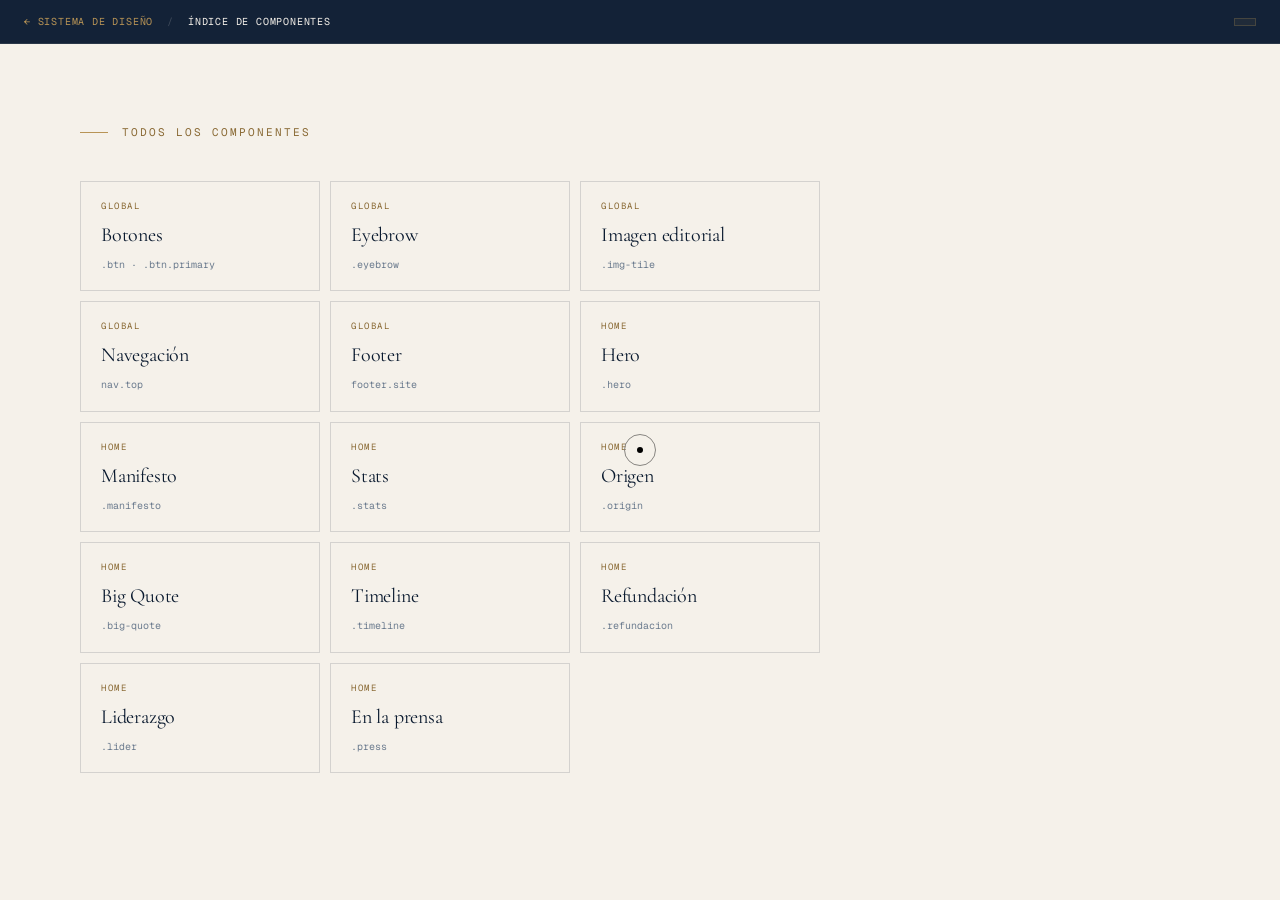
==== commit 1e729666: "Fix timeline en preview: sincronizar JS con el site - Clase pip-label correcta (era pip-lbl) - Label" ====
--- a/pages/preview.html
+++ b/pages/preview.html
@@ -44,6 +44,7 @@
   white-space: nowrap;
 }
 .pv-content { padding-top: 44px; }
+nav.top { top: 44px; }
 </style>
 </head>
 <body>
@@ -169,7 +170,7 @@
   nav: {
     name: 'Navegación', cls: 'nav.top', group: 'Global',
     html: `
-<nav class="top scrolled" id="nav">
+<nav class="top" id="nav">
   <a class="brand" href="../index.html" data-magnet>
     <span class="bars">//</span>
     <span>ABANCA</span>
@@ -192,9 +193,11 @@
     <span class="lang">EN</span>
   </div>
 </nav>
-<div style="padding:160px 80px 80px;background:var(--paper)">
-  <div class="eyebrow" style="margin-bottom:20px"><span>Estado: scrolled</span></div>
-  <p style="font-family:var(--serif-body);font-size:17px;color:var(--ink-soft);max-width:52ch">La barra aparece con <code style="font-family:var(--mono);font-size:13px;background:var(--paper-2);padding:1px 5px">nav.top.scrolled</code> cuando el usuario hace scroll. En el hero es completamente transparente.</p>
+<div style="background:var(--ink);min-height:100vh;display:flex;align-items:center;justify-content:center;">
+  <p style="font-family:var(--serif);font-style:italic;font-size:clamp(28px,4vw,56px);color:var(--paper-dim);text-align:center;max-width:18ch;line-height:1.2;">Haz scroll para ver el estado con fondo.</p>
+</div>
+<div style="padding:120px 80px;background:var(--paper);">
+  <p style="font-family:var(--serif-body);font-size:17px;color:var(--ink-soft);max-width:52ch;">Estado <code style="font-family:var(--mono);font-size:13px;background:var(--paper-2);padding:1px 5px;">scrolled</code>: fondo traslúcido con blur.</p>
 </div>`
   },
 
@@ -243,20 +246,6 @@
   hero: {
     name: 'Hero', cls: '.hero', group: 'Home',
     html: `
-<nav class="top" id="nav">
-  <a class="brand" href="../index.html" data-magnet><span class="bars">//</span><span>ABANCA</span><span class="sub">· La historia</span></a>
-  <ul>
-    <li><a href="#">Origen</a></li><li><a href="#">Cifras</a></li>
-    <li><a href="#">Línea de tiempo</a></li><li><a href="#">Liderazgo</a></li>
-  </ul>
-  <div class="right">
-    <button class="audio-toggle" aria-pressed="false" data-magnet>
-      <span class="bars"><i></i><i></i><i></i><i></i></span><span class="lbl">Sonido</span>
-    </button>
-    <div class="divider"></div>
-    <span class="lang active">ES</span><span class="lang">GL</span><span class="lang">EN</span>
-  </div>
-</nav>
 <section class="hero" id="hero" data-hero-in>
   <div class="stage">
     <div class="l-sky" data-parallax="0.15"></div>
@@ -640,30 +629,38 @@
     const tlItems = tlTrack ? Array.from(tlTrack.querySelectorAll('.item')) : [];
     if (tlProgress && tlItems.length) {
       tlItems.forEach((it, i) => {
+        const pct = (i / (tlItems.length - 1)) * 100;
         const pip = document.createElement('div');
         pip.className = 'pip';
-        pip.style.left = (i / (tlItems.length - 1) * 100) + '%';
-        const label = document.createElement('span');
-        label.className = 'pip-lbl';
-        label.textContent = it.querySelector('.year')?.textContent || '';
-        pip.appendChild(label);
+        pip.style.left = pct + '%';
+        pip.dataset.idx = i;
         tlProgress.appendChild(pip);
+        const lbl = document.createElement('div');
+        lbl.className = 'pip-label';
+        lbl.style.left = pct + '%';
+        lbl.textContent = it.querySelector('.year').textContent;
+        lbl.dataset.idx = i;
+        tlProgress.appendChild(lbl);
       });
     }
     function onTlScroll() {
+      if (!tlWrap || !tlTrack) return;
       const rect = tlWrap.getBoundingClientRect();
       const total = tlWrap.offsetHeight - window.innerHeight;
       const p = Math.max(0, Math.min(1, -rect.top / total));
-      const idx = Math.round(p * (tlItems.length - 1));
-      if (tlYear) tlYear.textContent = tlItems[idx]?.querySelector('.year')?.textContent || '';
-      if (tlBar) tlBar.style.setProperty('--p', (p * 100) + '%');
-      if (tlTrack) {
-        const maxScroll = tlTrack.scrollWidth - tlTrack.parentElement.offsetWidth;
-        tlTrack.style.transform = `translateX(${-(p * maxScroll)}px)`;
-      }
-      document.querySelectorAll('.timeline-wrap .progress .pip').forEach((pip, i) => pip.classList.toggle('active', i === idx));
+      const maxScroll = tlTrack.scrollWidth - tlTrack.parentElement.clientWidth;
+      tlTrack.style.transform = `translate3d(${-p * maxScroll}px, 0, 0)`;
+      if (tlBar) tlBar.style.width = (p * 100) + '%';
+      const idx = Math.min(tlItems.length - 1, Math.round(p * (tlItems.length - 1)));
+      tlItems.forEach((it, i) => it.classList.toggle('active', i === idx));
+      const pips = tlProgress ? tlProgress.querySelectorAll('.pip') : [];
+      const lbls = tlProgress ? tlProgress.querySelectorAll('.pip-label') : [];
+      pips.forEach((pp, i) => pp.classList.toggle('active', i <= idx));
+      lbls.forEach((ll, i) => ll.classList.toggle('active', i === idx));
+      if (tlYear && tlItems[idx]) tlYear.textContent = tlItems[idx].querySelector('.year').textContent;
     }
     window.addEventListener('scroll', onTlScroll, { passive: true });
+    window.addEventListener('resize', onTlScroll);
     onTlScroll();
   }
 });
--- a/css/editorial.css
+++ b/css/editorial.css
@@ -26,11 +26,27 @@
   --ink-dim: rgba(10, 26, 47, 0.55);
   --line: rgba(10, 26, 47, 0.14);
   --line-2: rgba(10, 26, 47, 0.06);
+  --ink-overlay-md: rgba(10, 26, 47, 0.18);  /* scrollbar thumb */
+  --ink-overlay-lg: rgba(10, 26, 47, 0.36);  /* scrollbar thumb hover */
+  --ink-overlay-dark: rgba(10, 26, 47, 0.60); /* overlay oscuro sobre fondos claros */
+  --ink-shadow: rgba(10, 26, 47, 0.12);       /* box-shadow sutil */
+  --line-strong: rgba(10, 26, 47, 0.30);      /* línea visible sobre paper */
 
   /* ── Color: paper con opacidad (usar sobre fondos oscuros) */
   --paper-faint: rgba(245, 241, 234, 0.12);  /* bordes/divisores en dark */
   --paper-muted: rgba(245, 241, 234, 0.55);  /* texto secundario en dark */
   --paper-dim: rgba(245, 241, 234, 0.75);    /* texto cuerpo en dark */
+  --paper-solid: rgba(245, 241, 234, 0.90);  /* fondo nav scrolled + texto nav transparente (4 usos) */
+  --paper-ghost: rgba(245, 241, 234, 0.08);  /* borde separador sobre --ink (filas DS, 3 usos) */
+  --paper-line:  rgba(245, 241, 234, 0.07);  /* bordes sidebar/divider sobre --ink (8 usos en DS) */
+  --paper-tint:  rgba(245, 241, 234, 0.10);  /* scrollbar y bordes meta sobre --ink (3 usos en DS) */
+  --line-3: rgba(10, 26, 47, 0.08);          /* borde tenue sobre paper (swatches DS, 4 usos) */
+  --paper-soft: rgba(245, 241, 234, 0.60);    /* texto secundario oscuro en dark */
+  --paper-hint: rgba(245, 241, 234, 0.45);    /* texto tenue / bordes medios en dark */
+  --paper-border: rgba(245, 241, 234, 0.15);  /* borde sutil en dark */
+  --paper-border-md: rgba(245, 241, 234, 0.18); /* borde medio en dark */
+  --paper-border-light: rgba(245, 241, 234, 0.20); /* borde claro en dark */
+  --paper-hover: rgba(245, 241, 234, 0.04);       /* hover ultraligero sobre --ink */
 
   /* ── Color: accent con opacidad ─────── */
   --accent-subtle: rgba(184, 148, 86, 0.12); /* fondos de efecto */
@@ -72,8 +88,8 @@
 ::selection { background: var(--ink); color: var(--paper); }
 ::-webkit-scrollbar { width: 5px; height: 5px; }
 ::-webkit-scrollbar-track { background: transparent; }
-::-webkit-scrollbar-thumb { background: rgba(10,26,47,0.18); border-radius: 3px; }
-::-webkit-scrollbar-thumb:hover { background: rgba(10,26,47,0.36); }
+::-webkit-scrollbar-thumb { background: var(--ink-overlay-md); border-radius: 3px; }
+::-webkit-scrollbar-thumb:hover { background: var(--ink-overlay-lg); }
 
 img { display: block; max-width: 100%; }
 
@@ -110,7 +126,7 @@
   font-family: var(--mono);
   font-size: 14px;
   letter-spacing: 0.18em;
-  color: rgba(245, 241, 234, 0.6);
+  color: var(--paper-soft);
   align-self: end;
   margin-bottom: 12px;
   font-style: normal;
@@ -133,7 +149,7 @@
 }
 .cursor-ring {
   width: 32px; height: 32px;
-  border: 1px solid rgba(245, 241, 234, 0.5);
+  border: 1px solid var(--paper-hint);
   border-radius: 50%;
   transition: width .25s cubic-bezier(.2,.7,.1,1), height .25s cubic-bezier(.2,.7,.1,1), border-color .2s;
 }
@@ -148,14 +164,20 @@
   position: fixed; top: 0; left: 0; right: 0; z-index: 100;
   padding: 22px 48px;
   display: grid; grid-template-columns: auto 1fr auto;
-  align-items: center; gap: 48px;
+  align-items: center; gap: var(--pad);
   font-family: var(--sans);
   font-size: 13px; letter-spacing: 0.02em;
   transition: backdrop-filter .4s ease, background .4s ease, border-color .4s ease, padding .4s ease;
   border-bottom: 1px solid transparent;
 }
+nav.top:not(.scrolled) {
+  color: var(--paper-solid);
+}
+nav.top:not(.scrolled) .right .divider { background: var(--paper-hint); }
+nav.top:not(.scrolled) .right .audio-toggle { border-color: var(--paper-hint); color: var(--paper-solid); }
+nav.top:not(.scrolled) ul a, nav.top:not(.scrolled) ul .menu-trigger { color: var(--paper-solid); }
 nav.top.scrolled {
-  background: rgba(245, 241, 234, 0.9);
+  background: var(--paper-solid);
   backdrop-filter: blur(20px) saturate(1.1);
   border-bottom-color: var(--line-2);
   padding: 12px 48px;
@@ -238,7 +260,7 @@
   width: 720px;
   padding: 24px;
   display: grid; grid-template-columns: repeat(3, 1fr); gap: 16px;
-  box-shadow: 0 24px 56px rgba(10, 26, 47, 0.12), 0 4px 12px rgba(10, 26, 47, 0.06);
+  box-shadow: 0 24px 56px var(--ink-shadow), 0 4px 12px var(--line-2);
   opacity: 0; visibility: hidden;
   transform: translate(-50%, -8px);
   transition: opacity .25s ease, transform .25s ease, visibility .25s;
@@ -309,8 +331,8 @@
 }
 footer.site .top {
   display: grid; grid-template-columns: 1.4fr 1fr 1fr 1fr;
-  gap: 48px; border-bottom: 1px solid rgba(245, 241, 234, 0.12);
-  padding-bottom: 80px; margin-bottom: 32px;
+  gap: var(--pad); border-bottom: 1px solid var(--paper-faint);
+  padding-bottom: var(--pad-l); margin-bottom: 32px;
 }
 footer.site .top h4 {
   font-family: var(--mono); font-size: 10px;
@@ -319,7 +341,7 @@
 }
 footer.site .top ul { list-style: none; padding: 0; margin: 0; }
 footer.site .top ul li { margin-bottom: 12px; font-family: var(--sans); font-size: 14px; }
-footer.site .top ul li a { color: rgba(245, 241, 234, 0.78); text-decoration: none; transition: color .2s; cursor: none; }
+footer.site .top ul li a { color: var(--paper-dim); text-decoration: none; transition: color .2s; cursor: none; }
 footer.site .top ul li a:hover { color: var(--accent); }
 footer.site .top .l h3 {
   font-family: var(--serif); font-weight: 300;
@@ -328,19 +350,20 @@
   max-width: 14ch;
 }
 footer.site .top .l h3 .it { font-style: italic; color: var(--accent); }
-footer.site .top .l p { font-family: var(--serif-body); font-size: 15px; line-height: 1.55; color: rgba(245, 241, 234, 0.7); max-width: 36ch; }
+footer.site .top .l p { font-family: var(--serif-body); font-size: 15px; line-height: 1.55; color: var(--paper-soft); max-width: 36ch; }
 footer.site .bot {
-  display: grid; grid-template-columns: 1fr 1fr; gap: 48px;
+  display: grid; grid-template-columns: 1fr 1fr; gap: var(--pad);
   padding-top: 24px;
   font-family: var(--mono); font-size: 10px;
   letter-spacing: 0.14em; text-transform: uppercase;
-  color: rgba(245, 241, 234, 0.5);
+  color: var(--paper-hint);
 }
 footer.site .bot .r { text-align: right; }
+footer.site .bot a { color: inherit; text-decoration: none; }
 footer.site .wordmark {
-  margin-top: 80px;
+  margin-top: var(--pad-l);
   padding-top: 40px;
-  border-top: 1px solid rgba(245, 241, 234, 0.12);
+  border-top: 1px solid var(--paper-faint);
   font-family: var(--serif); font-weight: 300;
   font-size: clamp(60px, 18vw, 280px);
   letter-spacing: -0.04em;
@@ -407,9 +430,9 @@
   font-family: var(--mono);
   font-size: 10px; letter-spacing: 0.14em; text-transform: uppercase;
   padding: 4px 8px;
-  background: rgba(10, 26, 47, 0.6);
-  color: rgba(245, 241, 234, 0.85);
-  border: 1px solid rgba(245, 241, 234, 0.15);
+  background: var(--ink-overlay-dark);
+  color: var(--paper-dim);
+  border: 1px solid var(--paper-border);
   backdrop-filter: blur(6px);
   z-index: 2;
 }
@@ -417,7 +440,7 @@
   position: absolute; bottom: 16px; left: 16px; right: 16px;
   font-family: var(--mono); font-size: 10px;
   letter-spacing: 0.14em; text-transform: uppercase;
-  color: rgba(245, 241, 234, 0.7);
+  color: var(--paper-soft);
   display: flex; justify-content: space-between;
   text-shadow: 0 1px 4px rgba(0,0,0,0.4);
   z-index: 2;
@@ -561,13 +584,13 @@
 }
 .hero[data-hero-in].in h1 .line > span { transform: translateY(0); }
 .hero .meta {
-  margin-top: 80px;
+  margin-top: var(--pad-l);
   display: grid;
   grid-template-columns: 1.4fr 1fr 1fr 1fr;
   gap: 40px;
   align-items: end;
   padding-top: 28px;
-  border-top: 1px solid rgba(245, 241, 234, 0.18);
+  border-top: 1px solid var(--paper-border-md);
 }
 .hero .meta .lede {
   font-family: var(--serif-body);
@@ -584,7 +607,7 @@
 .hero .meta .col { font-family: var(--sans); font-size: 13px; opacity: 0; transition: opacity 1s ease 1.2s; }
 .hero[data-hero-in].in .meta .col { opacity: 1; }
 .hero .meta .col .k {
-  color: rgba(245, 241, 234, 0.55);
+  color: var(--paper-muted);
   font-family: var(--mono); font-size: 10px;
   letter-spacing: 0.16em; text-transform: uppercase;
   display: block; margin-bottom: 10px;
@@ -602,7 +625,7 @@
   z-index: 11;
   font-family: var(--mono); font-size: 10px;
   letter-spacing: 0.18em; text-transform: uppercase;
-  color: rgba(245, 241, 234, 0.55);
+  color: var(--paper-muted);
   display: flex; align-items: center; gap: 12px;
   writing-mode: vertical-rl;
 }
@@ -622,7 +645,7 @@
   z-index: 11;
   font-family: var(--mono); font-size: 10px;
   letter-spacing: 0.14em; text-transform: uppercase;
-  color: rgba(245, 241, 234, 0.55);
+  color: var(--paper-muted);
   writing-mode: vertical-rl;
 }
 
@@ -681,8 +704,8 @@
 .stats .head {
   display: grid; grid-template-columns: auto 1fr auto;
   align-items: baseline;
-  gap: 48px; margin-bottom: 60px;
-  border-bottom: 1px solid rgba(245, 241, 234, 0.12);
+  gap: var(--pad); margin-bottom: 60px;
+  border-bottom: 1px solid var(--paper-faint);
   padding-bottom: 20px;
   position: relative; z-index: 1;
 }
@@ -698,13 +721,13 @@
   font-family: var(--mono); font-size: 10px; letter-spacing: 0.14em;
   opacity: 0.6;
 }
-.stats .head .progress .bar { width: 80px; height: 1px; background: rgba(245, 241, 234, 0.2); position: relative; }
+.stats .head .progress .bar { width: 80px; height: 1px; background: var(--paper-border-light); position: relative; }
 .stats .head .progress .bar::after { content: ""; position: absolute; left: 0; top: 0; height: 100%; background: var(--accent); width: var(--p, 0%); transition: width .1s linear; }
 .stats .grid {
   flex: 1;
   display: grid; grid-template-columns: repeat(4, 1fr);
   gap: 1px;
-  background: rgba(245, 241, 234, 0.1);
+  background: var(--paper-tint);
   position: relative; z-index: 1;
   min-height: 0;
 }
@@ -737,13 +760,13 @@
   font-family: var(--sans);
   font-weight: 400;
   letter-spacing: 0.02em;
-  color: rgba(245, 241, 234, 0.6);
+  color: var(--paper-soft);
   margin-left: 4px;
 }
 .stats .grid .cell .desc {
   font-family: var(--sans); font-size: 13px;
   margin-top: 12px;
-  color: rgba(245, 241, 234, 0.65);
+  color: var(--paper-soft);
   line-height: 1.45;
   max-width: 22ch;
 }
@@ -756,16 +779,16 @@
   margin-top: 20px;
   font-family: var(--mono); font-size: 10px;
   letter-spacing: 0.1em;
-  color: rgba(245, 241, 234, 0.4);
+  color: var(--paper-hint);
   padding-top: 16px;
-  border-top: 1px dashed rgba(245, 241, 234, 0.1);
+  border-top: 1px dashed var(--paper-tint);
 }
 .stats .grid .cell .historical .h-year { color: var(--accent); }
 .stats .foot {
   margin-top: 28px;
   font-family: var(--mono); font-size: 11px;
   letter-spacing: 0.14em;
-  color: rgba(245, 241, 234, 0.45);
+  color: var(--paper-hint);
   text-transform: uppercase;
   position: relative; z-index: 1;
 }
@@ -784,7 +807,7 @@
   font-style: italic;
   font-size: 52vw;
   line-height: 0.8;
-  color: rgba(184, 148, 86, 0.12);
+  color: var(--accent-subtle);
   z-index: 0;
   pointer-events: none;
   letter-spacing: -0.04em;
@@ -876,7 +899,7 @@
 .big-quote::before {
   content: ""; position: absolute; inset: 0;
   background:
-    radial-gradient(at 70% 30%, rgba(184, 148, 86, 0.12), transparent 50%),
+    radial-gradient(at 70% 30%, var(--accent-subtle), transparent 50%),
     radial-gradient(at 20% 80%, rgba(107, 123, 142, 0.10), transparent 60%);
   pointer-events: none;
 }
@@ -884,7 +907,7 @@
   font-family: var(--mono); font-size: 11px;
   letter-spacing: 0.18em; text-transform: uppercase;
   color: var(--accent);
-  margin-bottom: 80px;
+  margin-bottom: var(--pad-l);
   position: relative;
 }
 .big-quote blockquote {
@@ -907,18 +930,18 @@
   opacity: 0.4;
 }
 .big-quote .sig {
-  margin-top: 80px;
+  margin-top: var(--pad-l);
   padding-top: 32px;
-  border-top: 1px solid rgba(245, 241, 234, 0.16);
+  border-top: 1px solid var(--paper-border-md);
   display: grid; grid-template-columns: auto 1fr auto;
   gap: 32px; align-items: end;
 }
 .big-quote .sig .name { font-family: var(--serif); font-weight: 400; font-size: 22px; }
-.big-quote .sig .role { font-family: var(--mono); font-size: 11px; letter-spacing: 0.14em; text-transform: uppercase; color: rgba(245, 241, 234, 0.55); margin-top: 6px; }
-.big-quote .sig .date { font-family: var(--mono); font-size: 11px; letter-spacing: 0.14em; text-transform: uppercase; color: rgba(245, 241, 234, 0.55); text-align: right; }
+.big-quote .sig .role { font-family: var(--mono); font-size: 11px; letter-spacing: 0.14em; text-transform: uppercase; color: var(--paper-muted); margin-top: 6px; }
+.big-quote .sig .date { font-family: var(--mono); font-size: 11px; letter-spacing: 0.14em; text-transform: uppercase; color: var(--paper-muted); text-align: right; }
 .big-quote .sig .ghost {
   font-family: var(--serif); font-style: italic;
-  font-size: 22px; color: rgba(245, 241, 234, 0.4);
+  font-size: 22px; color: var(--paper-hint);
 }
 
 /* ─────────────── TIMELINE — scroll-jacking horizontal ─────────────── */
@@ -936,7 +959,7 @@
 }
 .timeline .head {
   padding: 0 48px 56px;
-  display: grid; grid-template-columns: 1fr auto; gap: 48px; align-items: end;
+  display: grid; grid-template-columns: 1fr auto; gap: var(--pad); align-items: end;
   flex: 0 0 auto;
 }
 .timeline .head .tag { font-family: var(--mono); font-size: 11px; letter-spacing: 0.18em; text-transform: uppercase; color: var(--accent-deep); margin-bottom: 24px; }
@@ -962,7 +985,7 @@
   position: relative;
   height: 1px;
   margin: 0 48px 32px;
-  background: rgba(10, 26, 47, 0.14);
+  background: var(--line);
   flex: 0 0 auto;
 }
 .timeline .progress .bar {
@@ -976,7 +999,7 @@
   width: 8px; height: 8px;
   border-radius: 50%;
   background: var(--paper);
-  border: 1px solid rgba(10, 26, 47, 0.3);
+  border: 1px solid var(--line-strong);
   top: 50%; transform: translate(-50%, -50%);
   transition: background .25s, border-color .25s, transform .25s;
 }
@@ -1055,7 +1078,7 @@
   position: relative;
 }
 .refundacion .head {
-  display: grid; grid-template-columns: 1fr 1fr; gap: 80px;
+  display: grid; grid-template-columns: 1fr 1fr; gap: var(--pad-l);
   margin-bottom: 120px; align-items: end;
   border-bottom: 1px solid var(--line); padding-bottom: 48px;
 }
@@ -1075,7 +1098,7 @@
   color: var(--mid); display: block; margin-bottom: 16px;
 }
 .refundacion .three {
-  display: grid; grid-template-columns: repeat(3, 1fr); gap: 48px;
+  display: grid; grid-template-columns: repeat(3, 1fr); gap: var(--pad);
 }
 .refundacion .three .cell {
   border-top: 1px solid var(--ink);
@@ -1137,8 +1160,8 @@
   border-top: 1px solid var(--line);
 }
 .press .head {
-  display: grid; grid-template-columns: 1fr 1fr; gap: 80px;
-  margin-bottom: 80px; align-items: end;
+  display: grid; grid-template-columns: 1fr 1fr; gap: var(--pad-l);
+  margin-bottom: var(--pad-l); align-items: end;
   border-bottom: 1px solid var(--line); padding-bottom: 32px;
 }
 .press .head h2 {
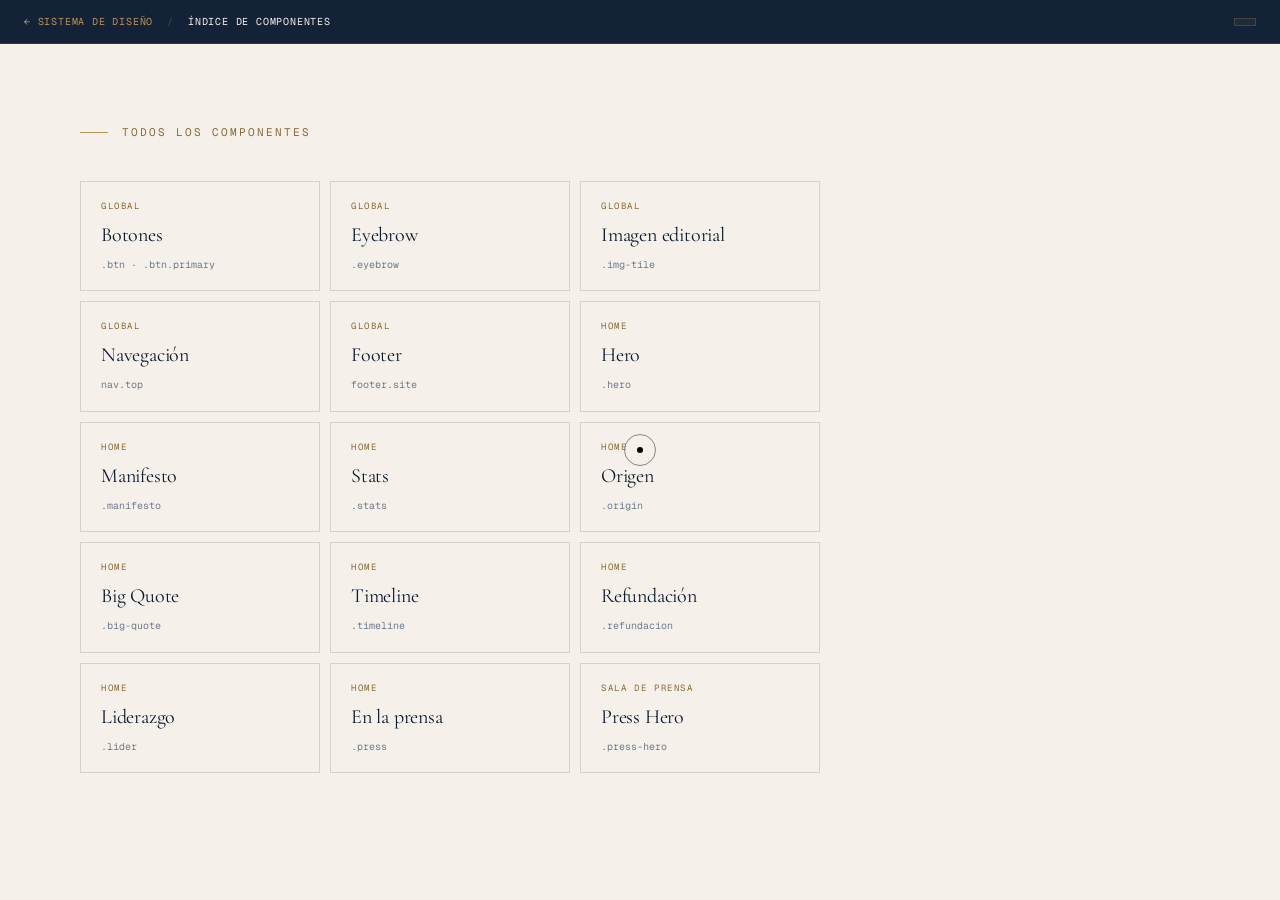
==== commit 795f2627: "Añadir módulo Press Hero (Sala de Prensa) - CSS .press-hero en editorial.css (sección nueva SALA DE " ====
--- a/pages/preview.html
+++ b/pages/preview.html
@@ -542,7 +542,26 @@
     </article>
   </div>
 </section>`
-  }
+  },
+
+  /* ─── SALA DE PRENSA ───────────────────────────── */
+
+  pressHero: {
+    name: 'Press Hero', cls: '.press-hero', group: 'Sala de Prensa',
+    html: `
+<section class="press-hero">
+  <p class="ph-eyebrow">// Sala de Prensa</p>
+  <h1 class="ph-title">ABANCA<br>en los medios.</h1>
+  <p class="ph-lead">Cobertura editorial, notas de prensa y apariciones institucionales del grupo desde 2014.</p>
+  <div class="ph-filters">
+    <button class="ph-filter active">Todos</button>
+    <button class="ph-filter">2026</button>
+    <button class="ph-filter">2025</button>
+    <button class="ph-filter">2024</button>
+    <button class="ph-filter">2023</button>
+  </div>
+</section>`
+  },
 
 }; /* end C */
 
--- a/css/editorial.css
+++ b/css/editorial.css
@@ -1243,3 +1243,68 @@
   .timeline .track .item { flex: 1 1 100%; }
 }
 
+/* ═══════════════════════════════════════════════════════════
+   SALA DE PRENSA
+═══════════════════════════════════════════════════════════ */
+
+/* ─────────────── PRESS HERO ─────────────── */
+.press-hero {
+  background: var(--ink);
+  padding: var(--s-xl) var(--pad-l) var(--s-lg);
+  min-height: 60vh;
+}
+.press-hero .ph-eyebrow {
+  font-family: var(--mono);
+  font-size: 0.75rem;
+  text-transform: uppercase;
+  letter-spacing: 0.15em;
+  color: var(--accent);
+  margin-bottom: var(--s-sm);
+}
+.press-hero .ph-title {
+  font-family: var(--serif);
+  font-size: clamp(3rem, 6vw, 5.5rem);
+  color: var(--paper);
+  line-height: 1.05;
+  margin-bottom: var(--s-sm);
+}
+.press-hero .ph-lead {
+  font-family: var(--serif-body);
+  font-size: 1.2rem;
+  color: var(--paper-muted);
+  max-width: 640px;
+  margin-bottom: var(--s-md);
+}
+.press-hero .ph-filters {
+  display: flex;
+  gap: 12px;
+  flex-wrap: wrap;
+}
+.press-hero .ph-filter {
+  border: 1px solid var(--paper-ghost);
+  color: var(--paper-dim);
+  background: transparent;
+  padding: 8px 20px;
+  font-family: var(--mono);
+  font-size: 0.75rem;
+  letter-spacing: 0.08em;
+  cursor: pointer;
+  transition: border-color 0.2s, color 0.2s, background 0.2s;
+}
+.press-hero .ph-filter:hover,
+.press-hero .ph-filter.active {
+  border-color: var(--accent);
+  color: var(--accent);
+  background: var(--accent-subtle);
+}
+
+@media (max-width: 768px) {
+  .press-hero {
+    padding-top: var(--s-lg);
+    padding-bottom: var(--s-lg);
+  }
+  .press-hero .ph-title {
+    font-size: clamp(2.2rem, 8vw, 3.2rem);
+  }
+}
+
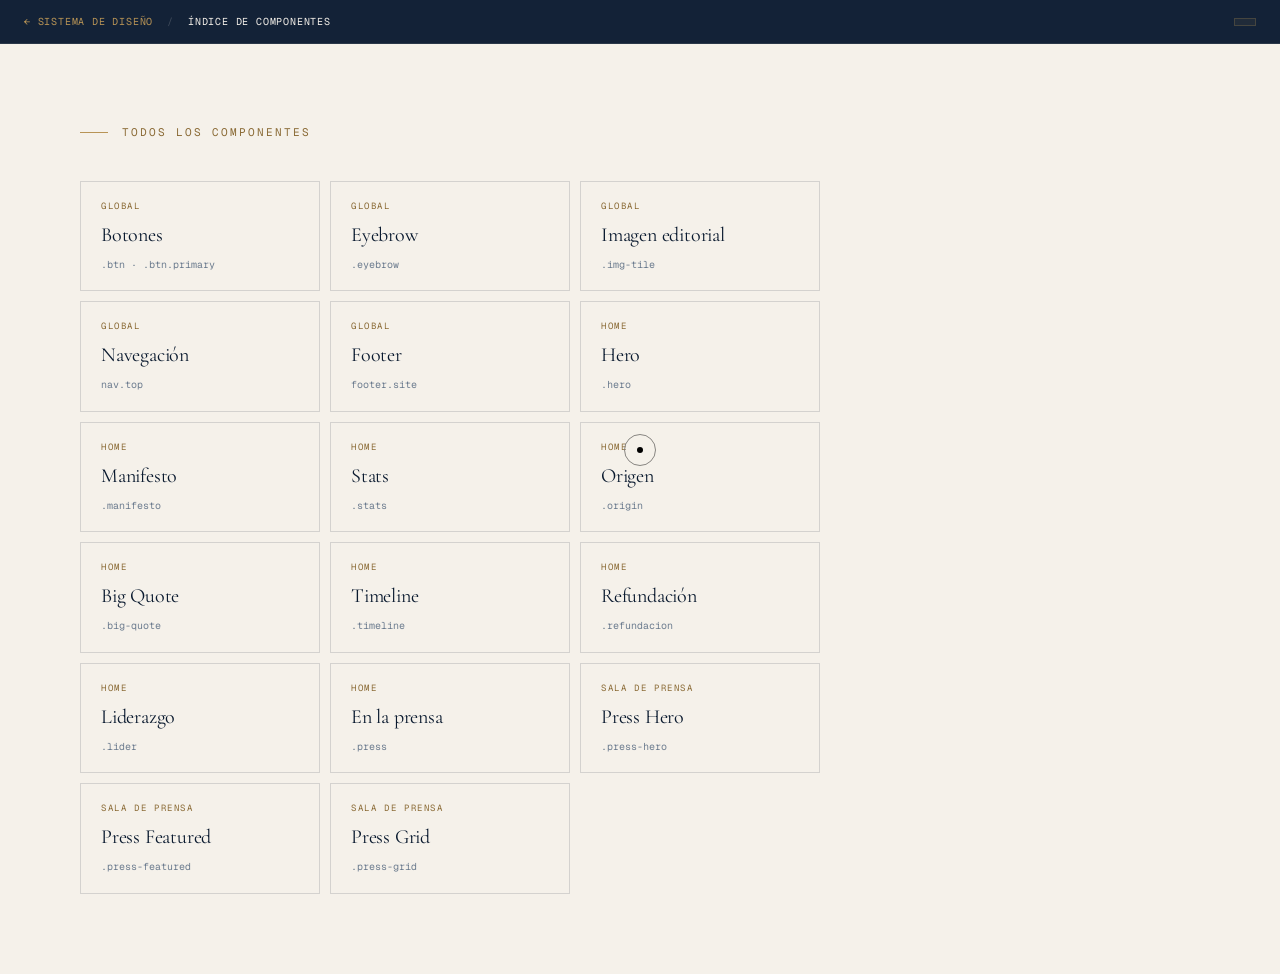
==== commit dd2b65a7: "Añadir módulos Press Featured y Press Grid - CSS .press-featured y .press-grid en editorial.css (sec" ====
--- a/pages/preview.html
+++ b/pages/preview.html
@@ -559,6 +559,76 @@
     <button class="ph-filter">2025</button>
     <button class="ph-filter">2024</button>
     <button class="ph-filter">2023</button>
+  </div>
+</section>`
+  },
+
+  pressFeatured: {
+    name: 'Press Featured', cls: '.press-featured', group: 'Sala de Prensa',
+    html: `
+<section class="press-featured">
+  <div class="pf-inner">
+    <div class="pf-image">
+      <img src="https://images.unsplash.com/photo-1486406146926-c627a92ad1ab?w=900&q=80" alt="Sede ABANCA">
+    </div>
+    <div class="pf-content">
+      <p class="pf-label">// Artículo destacado</p>
+      <p class="pf-source">Financial Times · <span>12 mayo 2026</span></p>
+      <h2 class="pf-title">ABANCA consolida su expansión atlántica con la apertura de su décimo país</h2>
+      <p class="pf-excerpt">El grupo gallego confirma su presencia en diez mercados del Atlántico norte tras cerrar el ejercicio 2025 con un beneficio neto de 1.245 millones de euros, superando las previsiones del sector.</p>
+      <a class="pf-link" href="#">Leer artículo completo →</a>
+    </div>
+  </div>
+</section>`
+  },
+
+  pressGrid: {
+    name: 'Press Grid', cls: '.press-grid', group: 'Sala de Prensa',
+    html: `
+<section class="press-grid">
+  <div class="pg-inner">
+    <div class="pg-header">
+      <h2 class="pg-title">Más cobertura</h2>
+      <span class="pg-count">24 artículos</span>
+    </div>
+    <div class="pg-list">
+      <article class="pg-item">
+        <div><span class="pgi-source">El País</span><span class="pgi-date">08 may 2026</span></div>
+        <h3 class="pgi-title">La banca gallega lidera el ranking de satisfacción cliente por tercer año</h3>
+        <p class="pgi-excerpt">ABANCA encabeza por tercer ejercicio consecutivo el índice de satisfacción de clientes del sector financiero español, según el informe anual de KPMG.</p>
+        <div class="pgi-footer"><span class="pgi-tag">Negocio</span><span class="pgi-arrow">→</span></div>
+      </article>
+      <article class="pg-item">
+        <div><span class="pgi-source">Bloomberg</span><span class="pgi-date">02 may 2026</span></div>
+        <h3 class="pgi-title">Atlantic banking: how regional lenders are outpacing national giants</h3>
+        <p class="pgi-excerpt">A new report highlights how mid-size Atlantic-facing banks, led by ABANCA, are capturing market share through digital transformation and community banking models.</p>
+        <div class="pgi-footer"><span class="pgi-tag">Internacional</span><span class="pgi-arrow">→</span></div>
+      </article>
+      <article class="pg-item">
+        <div><span class="pgi-source">Expansión</span><span class="pgi-date">28 abr 2026</span></div>
+        <h3 class="pgi-title">ABANCA lanza su plataforma de banca digital para empresas en Portugal</h3>
+        <p class="pgi-excerpt">El grupo presenta en Lisboa su nueva suite de servicios digitales para pymes y empresas medianas, con integración directa con los sistemas fiscales portugueses.</p>
+        <div class="pgi-footer"><span class="pgi-tag">Digital</span><span class="pgi-arrow">→</span></div>
+      </article>
+      <article class="pg-item">
+        <div><span class="pgi-source">Cinco Días</span><span class="pgi-date">21 abr 2026</span></div>
+        <h3 class="pgi-title">El modelo de banca atlántica gana adeptos entre inversores institucionales</h3>
+        <p class="pgi-excerpt">Fondos soberanos y family offices europeos aumentan su exposición al sector financiero gallego ante la solidez de sus ratios de capital y la baja morosidad.</p>
+        <div class="pgi-footer"><span class="pgi-tag">Inversión</span><span class="pgi-arrow">→</span></div>
+      </article>
+      <article class="pg-item">
+        <div><span class="pgi-source">La Voz de Galicia</span><span class="pgi-date">15 abr 2026</span></div>
+        <h3 class="pgi-title">ABANCA destina 40 millones a financiación de proyectos de economía azul</h3>
+        <p class="pgi-excerpt">La entidad refuerza su compromiso con el sector marítimo gallego con una línea de crédito específica para proyectos de acuicultura sostenible y energía marina.</p>
+        <div class="pgi-footer"><span class="pgi-tag">ESG</span><span class="pgi-arrow">→</span></div>
+      </article>
+      <article class="pg-item">
+        <div><span class="pgi-source">Voz Pópuli</span><span class="pgi-date">09 abr 2026</span></div>
+        <h3 class="pgi-title">Juan Carlos Escotet reafirma el carácter gallego de ABANCA ante sus accionistas</h3>
+        <p class="pgi-excerpt">En la junta general de accionistas, el presidente del grupo subrayó el compromiso de la entidad con Galicia como sede permanente e inamovible del grupo financiero.</p>
+        <div class="pgi-footer"><span class="pgi-tag">Corporativo</span><span class="pgi-arrow">→</span></div>
+      </article>
+    </div>
   </div>
 </section>`
   },
--- a/css/editorial.css
+++ b/css/editorial.css
@@ -1308,3 +1308,175 @@
   }
 }
 
+/* ─────────────── PRESS FEATURED ─────────────── */
+.press-featured {
+  background: var(--paper);
+  padding: var(--s-md) var(--s-lg);
+}
+.press-featured .pf-inner {
+  max-width: 1200px;
+  margin: auto;
+  display: grid;
+  grid-template-columns: 1fr 1fr;
+  gap: var(--s-md);
+  align-items: center;
+}
+.press-featured .pf-image {
+  aspect-ratio: 16 / 9;
+  overflow: hidden;
+}
+.press-featured .pf-image img {
+  width: 100%; height: 100%;
+  object-fit: cover;
+  filter: saturate(0.85) contrast(1.05);
+  transition: transform 0.6s ease;
+}
+.press-featured .pf-image:hover img { transform: scale(1.03); }
+.press-featured .pf-content { padding-left: var(--s-sm); }
+.press-featured .pf-label {
+  font-family: var(--mono);
+  font-size: 0.65rem;
+  letter-spacing: 0.15em;
+  color: var(--mid);
+  text-transform: uppercase;
+  margin-bottom: 24px;
+}
+.press-featured .pf-source {
+  font-family: var(--mono);
+  font-size: 0.7rem;
+  letter-spacing: 0.12em;
+  color: var(--accent);
+  text-transform: uppercase;
+  margin-bottom: 16px;
+}
+.press-featured .pf-source span { color: var(--mid); }
+.press-featured .pf-title {
+  font-family: var(--serif);
+  font-size: clamp(1.6rem, 2.8vw, 2.4rem);
+  color: var(--ink);
+  line-height: 1.15;
+  margin-bottom: 16px;
+  transition: color 0.2s;
+}
+.press-featured .pf-title:hover { color: var(--accent-deep); }
+.press-featured .pf-excerpt {
+  font-family: var(--serif-body);
+  font-size: 1rem;
+  color: var(--ink-dim);
+  line-height: 1.7;
+  margin-bottom: 24px;
+}
+.press-featured .pf-link {
+  font-family: var(--mono);
+  font-size: 0.75rem;
+  letter-spacing: 0.1em;
+  color: var(--ink);
+  text-transform: uppercase;
+  text-decoration: none;
+  border-bottom: 1px solid var(--accent);
+  padding-bottom: 2px;
+  transition: color 0.2s;
+}
+.press-featured .pf-link:hover { color: var(--accent); }
+
+@media (max-width: 900px) {
+  .press-featured .pf-inner { grid-template-columns: 1fr; }
+  .press-featured .pf-content { padding-left: 0; padding-top: var(--s-sm); }
+}
+
+/* ─────────────── PRESS GRID ─────────────── */
+.press-grid {
+  background: var(--paper-2);
+  padding: var(--s-lg);
+}
+.press-grid .pg-inner { max-width: 1200px; margin: auto; }
+.press-grid .pg-header {
+  display: flex;
+  justify-content: space-between;
+  align-items: baseline;
+  margin-bottom: var(--s-md);
+}
+.press-grid .pg-title {
+  font-family: var(--serif);
+  font-size: 1.4rem;
+  color: var(--ink);
+}
+.press-grid .pg-count {
+  font-family: var(--mono);
+  font-size: 0.75rem;
+  color: var(--mid);
+  letter-spacing: 0.08em;
+}
+.press-grid .pg-list {
+  display: grid;
+  grid-template-columns: repeat(3, 1fr);
+  gap: 2px;
+}
+.press-grid .pg-item {
+  background: var(--paper);
+  padding: 32px;
+  display: flex;
+  flex-direction: column;
+  gap: 12px;
+  transition: background 0.2s;
+  cursor: pointer;
+}
+.press-grid .pg-item:hover { background: var(--paper-2); }
+.press-grid .pgi-source {
+  font-family: var(--mono);
+  font-size: 0.65rem;
+  letter-spacing: 0.12em;
+  color: var(--accent);
+  text-transform: uppercase;
+}
+.press-grid .pgi-date {
+  font-family: var(--mono);
+  font-size: 0.65rem;
+  color: var(--mid);
+  margin-left: 8px;
+}
+.press-grid .pgi-title {
+  font-family: var(--serif);
+  font-size: 1.15rem;
+  color: var(--ink);
+  line-height: 1.3;
+  flex-grow: 1;
+  transition: color 0.2s;
+}
+.press-grid .pg-item:hover .pgi-title { color: var(--accent-deep); }
+.press-grid .pgi-excerpt {
+  font-family: var(--serif-body);
+  font-size: 0.9rem;
+  color: var(--ink-dim);
+  line-height: 1.6;
+  display: -webkit-box;
+  -webkit-line-clamp: 3;
+  -webkit-box-orient: vertical;
+  overflow: hidden;
+}
+.press-grid .pgi-footer {
+  display: flex;
+  justify-content: space-between;
+  align-items: center;
+  margin-top: auto;
+  padding-top: 16px;
+  border-top: 1px solid var(--line-2);
+}
+.press-grid .pgi-tag {
+  font-family: var(--mono);
+  font-size: 0.6rem;
+  letter-spacing: 0.1em;
+  color: var(--mid);
+  text-transform: uppercase;
+  background: var(--paper-2);
+  padding: 4px 10px;
+}
+.press-grid .pgi-arrow { color: var(--accent); font-size: 1rem; }
+
+@media (max-width: 900px) {
+  .press-grid .pg-list { grid-template-columns: repeat(2, 1fr); }
+}
+@media (max-width: 600px) {
+  .press-grid .pg-list { grid-template-columns: 1fr; }
+}
+
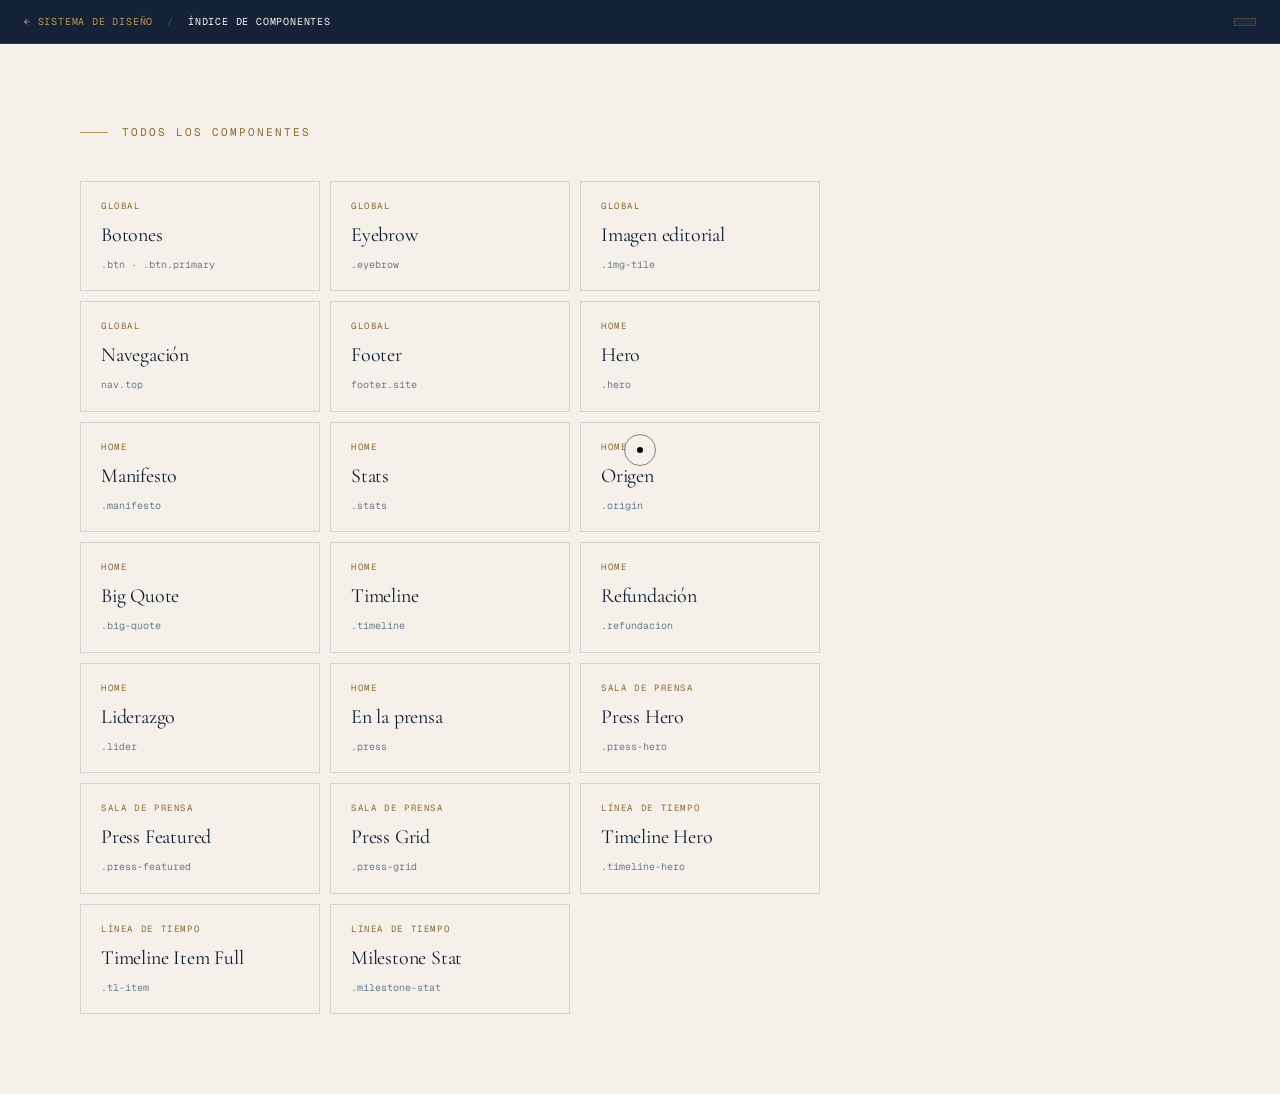
==== commit 14fe98cf: "Animaciones, módulos Timeline/Línea de Tiempo y correcciones - Sistema de animaciones extendido: rev" ====
--- a/pages/preview.html
+++ b/pages/preview.html
@@ -550,10 +550,10 @@
     name: 'Press Hero', cls: '.press-hero', group: 'Sala de Prensa',
     html: `
 <section class="press-hero">
-  <p class="ph-eyebrow">// Sala de Prensa</p>
-  <h1 class="ph-title">ABANCA<br>en los medios.</h1>
-  <p class="ph-lead">Cobertura editorial, notas de prensa y apariciones institucionales del grupo desde 2014.</p>
-  <div class="ph-filters">
+  <p class="ph-eyebrow reveal-fast">// Sala de Prensa</p>
+  <h1 class="ph-title reveal d-200">ABANCA<br>en los medios.</h1>
+  <p class="ph-lead reveal d-300">Cobertura editorial, notas de prensa y apariciones institucionales del grupo desde 2014.</p>
+  <div class="ph-filters reveal d-400">
     <button class="ph-filter active">Todos</button>
     <button class="ph-filter">2026</button>
     <button class="ph-filter">2025</button>
@@ -568,10 +568,10 @@
     html: `
 <section class="press-featured">
   <div class="pf-inner">
-    <div class="pf-image">
+    <div class="pf-image reveal-left">
       <img src="https://images.unsplash.com/photo-1486406146926-c627a92ad1ab?w=900&q=80" alt="Sede ABANCA">
     </div>
-    <div class="pf-content">
+    <div class="pf-content reveal d-200">
       <p class="pf-label">// Artículo destacado</p>
       <p class="pf-source">Financial Times · <span>12 mayo 2026</span></p>
       <h2 class="pf-title">ABANCA consolida su expansión atlántica con la apertura de su décimo país</h2>
@@ -592,43 +592,137 @@
       <span class="pg-count">24 artículos</span>
     </div>
     <div class="pg-list">
-      <article class="pg-item">
+      <article class="pg-item reveal d-100">
         <div><span class="pgi-source">El País</span><span class="pgi-date">08 may 2026</span></div>
         <h3 class="pgi-title">La banca gallega lidera el ranking de satisfacción cliente por tercer año</h3>
         <p class="pgi-excerpt">ABANCA encabeza por tercer ejercicio consecutivo el índice de satisfacción de clientes del sector financiero español, según el informe anual de KPMG.</p>
         <div class="pgi-footer"><span class="pgi-tag">Negocio</span><span class="pgi-arrow">→</span></div>
       </article>
-      <article class="pg-item">
+      <article class="pg-item reveal d-200">
         <div><span class="pgi-source">Bloomberg</span><span class="pgi-date">02 may 2026</span></div>
         <h3 class="pgi-title">Atlantic banking: how regional lenders are outpacing national giants</h3>
         <p class="pgi-excerpt">A new report highlights how mid-size Atlantic-facing banks, led by ABANCA, are capturing market share through digital transformation and community banking models.</p>
         <div class="pgi-footer"><span class="pgi-tag">Internacional</span><span class="pgi-arrow">→</span></div>
       </article>
-      <article class="pg-item">
+      <article class="pg-item reveal d-300">
         <div><span class="pgi-source">Expansión</span><span class="pgi-date">28 abr 2026</span></div>
         <h3 class="pgi-title">ABANCA lanza su plataforma de banca digital para empresas en Portugal</h3>
         <p class="pgi-excerpt">El grupo presenta en Lisboa su nueva suite de servicios digitales para pymes y empresas medianas, con integración directa con los sistemas fiscales portugueses.</p>
         <div class="pgi-footer"><span class="pgi-tag">Digital</span><span class="pgi-arrow">→</span></div>
       </article>
-      <article class="pg-item">
+      <article class="pg-item reveal d-400">
         <div><span class="pgi-source">Cinco Días</span><span class="pgi-date">21 abr 2026</span></div>
         <h3 class="pgi-title">El modelo de banca atlántica gana adeptos entre inversores institucionales</h3>
         <p class="pgi-excerpt">Fondos soberanos y family offices europeos aumentan su exposición al sector financiero gallego ante la solidez de sus ratios de capital y la baja morosidad.</p>
         <div class="pgi-footer"><span class="pgi-tag">Inversión</span><span class="pgi-arrow">→</span></div>
       </article>
-      <article class="pg-item">
+      <article class="pg-item reveal d-100">
         <div><span class="pgi-source">La Voz de Galicia</span><span class="pgi-date">15 abr 2026</span></div>
         <h3 class="pgi-title">ABANCA destina 40 millones a financiación de proyectos de economía azul</h3>
         <p class="pgi-excerpt">La entidad refuerza su compromiso con el sector marítimo gallego con una línea de crédito específica para proyectos de acuicultura sostenible y energía marina.</p>
         <div class="pgi-footer"><span class="pgi-tag">ESG</span><span class="pgi-arrow">→</span></div>
       </article>
-      <article class="pg-item">
+      <article class="pg-item reveal d-200">
         <div><span class="pgi-source">Voz Pópuli</span><span class="pgi-date">09 abr 2026</span></div>
         <h3 class="pgi-title">Juan Carlos Escotet reafirma el carácter gallego de ABANCA ante sus accionistas</h3>
         <p class="pgi-excerpt">En la junta general de accionistas, el presidente del grupo subrayó el compromiso de la entidad con Galicia como sede permanente e inamovible del grupo financiero.</p>
         <div class="pgi-footer"><span class="pgi-tag">Corporativo</span><span class="pgi-arrow">→</span></div>
       </article>
     </div>
+  </div>
+</section>`
+  },
+
+  /* ─── LÍNEA DE TIEMPO ──────────────────────────── */
+
+  timelineHero: {
+    name: 'Timeline Hero', cls: '.timeline-hero', group: 'Línea de Tiempo',
+    html: `
+<section class="timeline-hero">
+  <div class="th-bg"></div>
+  <div class="th-content">
+    <p class="th-eyebrow reveal-fast">La historia completa</p>
+    <div class="th-arc">
+      <span class="th-year-start reveal-left">1717</span>
+      <span class="th-separator">—</span>
+      <span class="th-year-end reveal-right d-150">2026</span>
+    </div>
+    <p class="th-title reveal d-300">Tres siglos de banca gallega. Desde las primeras cajas de ahorro hasta convertirse en el séptimo banco de España.</p>
+    <div class="th-stats reveal d-500">
+      <div class="ths-item">
+        <span class="ths-value">308</span>
+        <span class="ths-label">Años de historia</span>
+      </div>
+      <div class="ths-item">
+        <span class="ths-value">11</span>
+        <span class="ths-label">Países</span>
+      </div>
+      <div class="ths-item">
+        <span class="ths-value">+4M</span>
+        <span class="ths-label">Clientes</span>
+      </div>
+      <div class="ths-item">
+        <span class="ths-value">121,4 MM€</span>
+        <span class="ths-label">Activos totales</span>
+      </div>
+    </div>
+  </div>
+</section>`
+  },
+
+  timelineItemFull: {
+    name: 'Timeline Item Full', cls: '.tl-item', group: 'Línea de Tiempo',
+    html: `
+<div>
+  <article class="tl-item">
+    <div class="tli-inner">
+      <div class="tli-visual reveal-left">
+        <div class="tli-image">
+          <img src="https://images.unsplash.com/photo-1464822759023-fed622ff2c3b?w=900&q=80" alt="Galicia histórica">
+        </div>
+      </div>
+      <div class="tli-content reveal d-200">
+        <span class="tli-year-bg reveal-fast d-400">1857</span>
+        <p class="tli-period">1857 — 1920</p>
+        <h2 class="tli-title">El origen gallego</h2>
+        <p class="tli-body">Las primeras cajas de ahorro gallegas nacen al amparo de la Ley de 1853, con el objetivo de fomentar el ahorro entre las clases populares de una región marcada por la emigración y la economía agraria.</p>
+        <div class="tli-fact reveal d-600">
+          <span class="tli-fact-value">1857</span>
+          <span class="tli-fact-label">Fundación de la Caja de Ahorros de A Coruña, primera entidad predecesora del grupo</span>
+        </div>
+      </div>
+    </div>
+  </article>
+  <article class="tl-item">
+    <div class="tli-inner">
+      <div class="tli-visual reveal-right">
+        <div class="tli-image">
+          <img src="https://images.unsplash.com/photo-1486325212027-8081e485255e?w=900&q=80" alt="Expansión bancaria">
+        </div>
+      </div>
+      <div class="tli-content reveal d-200">
+        <span class="tli-year-bg reveal-fast d-400">2014</span>
+        <p class="tli-period">2011 — 2014</p>
+        <h2 class="tli-title">Nace ABANCA</h2>
+        <p class="tli-body">Tras la crisis financiera y la reestructuración del sector, el grupo venezolano-español Banesco adquiere NCG Banco y en 2014 lanza la marca ABANCA, iniciando una nueva etapa de crecimiento y modernización.</p>
+      </div>
+    </div>
+  </article>
+</div>`
+  },
+
+  milestoneStat: {
+    name: 'Milestone Stat', cls: '.milestone-stat', group: 'Línea de Tiempo',
+    html: `
+<section class="milestone-stat">
+  <div class="ms-line draw-line"></div>
+  <div class="ms-inner">
+    <span class="ms-year reveal-scale d-200">1927</span>
+    <div class="ms-content reveal d-300">
+      <div class="ms-value">127.000</div>
+      <p class="ms-label">Impositores registrados en las cajas gallegas predecesoras, consolidando el ahorro popular como base del modelo bancario atlántico.</p>
+    </div>
+    <span class="ms-context reveal-fast d-400">Dato histórico · 1927</span>
   </div>
 </section>`
   },
--- a/css/editorial.css
+++ b/css/editorial.css
@@ -382,6 +382,28 @@
 .reveal-mask > * { display: inline-block; transform: translateY(110%); transition: transform 1.1s cubic-bezier(.2,.7,.1,1); }
 .reveal-mask.in > * { transform: translateY(0); }
 
+.reveal-left  { opacity: 0; transform: translateX(-40px); transition: opacity 1.1s cubic-bezier(.2,.7,.1,1), transform 1.1s cubic-bezier(.2,.7,.1,1); }
+.reveal-left.in  { opacity: 1; transform: none; }
+
+.reveal-right { opacity: 0; transform: translateX(40px);  transition: opacity 1.1s cubic-bezier(.2,.7,.1,1), transform 1.1s cubic-bezier(.2,.7,.1,1); }
+.reveal-right.in { opacity: 1; transform: none; }
+
+.reveal-scale { opacity: 0; transform: scale(0.88); transition: opacity 1s cubic-bezier(.2,.7,.1,1), transform 1s cubic-bezier(.2,.7,.1,1); }
+.reveal-scale.in { opacity: 1; transform: none; }
+
+/* draw-line: el elemento empieza con width 0 y se expande */
+.draw-line { width: 0 !important; transition: width 1.2s cubic-bezier(.16,1,.3,1); }
+.draw-line.in { width: 100% !important; }
+
+/* Delays reutilizables */
+.d-100 { transition-delay: 100ms; }
+.d-150 { transition-delay: 150ms; }
+.d-200 { transition-delay: 200ms; }
+.d-300 { transition-delay: 300ms; }
+.d-400 { transition-delay: 400ms; }
+.d-500 { transition-delay: 500ms; }
+.d-600 { transition-delay: 600ms; }
+
 /* ─────────────── EYEBROW ─────────────── */
 .eyebrow {
   font-family: var(--mono); font-size: 11px;
@@ -1480,3 +1502,262 @@
   .press-grid .pg-list { grid-template-columns: 1fr; }
 }
 
+/* ═══════════════════════════════════════════════════════════
+   LÍNEA DE TIEMPO
+═══════════════════════════════════════════════════════════ */
+
+/* ─────────────── TIMELINE HERO ─────────────── */
+.timeline-hero {
+  background: var(--ink);
+  padding: var(--s-xl) 0 var(--s-lg);
+  min-height: 70vh;
+  position: relative;
+  overflow: hidden;
+}
+.timeline-hero .th-bg {
+  position: absolute; inset: 0;
+  background: radial-gradient(ellipse 80% 60% at 70% 50%, var(--ink-2) 0%, transparent 70%);
+  pointer-events: none;
+  z-index: 0;
+}
+.timeline-hero .th-content {
+  position: relative; z-index: 1;
+  max-width: 1200px;
+  margin: auto;
+  padding: 0 var(--pad);
+}
+.timeline-hero .th-eyebrow {
+  font-family: var(--mono);
+  font-size: 0.7rem;
+  letter-spacing: 0.15em;
+  color: var(--accent);
+  text-transform: uppercase;
+  margin-bottom: var(--s-sm);
+  display: flex;
+  align-items: center;
+  gap: 12px;
+}
+.timeline-hero .th-eyebrow::before {
+  content: '';
+  display: block;
+  width: 40px; height: 1px;
+  background: var(--accent);
+}
+.timeline-hero .th-arc {
+  display: flex;
+  align-items: baseline;
+  gap: 24px;
+  margin-bottom: 32px;
+}
+.timeline-hero .th-year-start,
+.timeline-hero .th-year-end {
+  font-family: var(--serif);
+  font-size: clamp(4rem, 10vw, 9rem);
+  color: var(--paper);
+  line-height: 1;
+  font-weight: 300;
+}
+.timeline-hero .th-separator {
+  font-family: var(--serif);
+  font-size: clamp(2rem, 5vw, 4rem);
+  color: var(--accent);
+  align-self: center;
+}
+.timeline-hero .th-title {
+  font-family: var(--serif-body);
+  font-size: clamp(1.1rem, 2vw, 1.4rem);
+  color: var(--paper-muted);
+  max-width: 560px;
+  line-height: 1.6;
+  margin-bottom: var(--s-md);
+}
+.timeline-hero .th-stats {
+  display: flex;
+  gap: var(--s-md);
+  border-top: 1px solid var(--paper-ghost);
+  padding-top: 32px;
+}
+.timeline-hero .ths-item { display: flex; flex-direction: column; gap: 6px; }
+.timeline-hero .ths-value {
+  font-family: var(--mono);
+  font-size: 1.4rem;
+  color: var(--paper);
+  letter-spacing: -0.02em;
+}
+.timeline-hero .ths-label {
+  font-family: var(--mono);
+  font-size: 0.65rem;
+  letter-spacing: 0.1em;
+  color: var(--mid);
+  text-transform: uppercase;
+}
+
+@media (max-width: 768px) {
+  .timeline-hero .th-arc { flex-wrap: wrap; }
+  .timeline-hero .th-year-start,
+  .timeline-hero .th-year-end { font-size: clamp(3rem, 12vw, 5rem); }
+  .timeline-hero .th-stats { flex-wrap: wrap; gap: var(--s-sm); }
+}
+
+/* ─────────────── TIMELINE ITEM FULL ─────────────── */
+.tl-item:nth-child(odd)  { background: var(--paper); }
+.tl-item:nth-child(even) { background: var(--paper-2); }
+.tl-item { padding: var(--s-xl) var(--s-lg); }
+.tl-item .tli-inner {
+  max-width: 1200px;
+  margin: auto;
+  display: grid;
+  grid-template-columns: 1fr 1fr;
+  gap: var(--s-lg);
+  align-items: center;
+}
+.tl-item:nth-child(even) .tli-inner { direction: rtl; }
+.tl-item:nth-child(even) .tli-inner > * { direction: ltr; }
+.tl-item .tli-visual { position: relative; }
+.tl-item .tli-image { aspect-ratio: 4 / 3; overflow: hidden; }
+.tl-item .tli-image img {
+  width: 100%; height: 100%;
+  object-fit: cover;
+  filter: saturate(0.75) contrast(1.1) sepia(0.15);
+  transition: transform 0.7s ease;
+}
+.tl-item .tli-image:hover img { transform: scale(1.04); }
+.tl-item .tli-year-bg {
+  position: absolute;
+  top: -20px;
+  right: 0;
+  font-family: var(--serif);
+  font-size: clamp(5rem, 12vw, 10rem);
+  color: var(--ink);
+  opacity: 0.06;
+  line-height: 1;
+  pointer-events: none;
+  z-index: 0;
+  user-select: none;
+  white-space: nowrap;
+}
+.tl-item .tli-content { position: relative; z-index: 1; overflow: visible; }
+.tl-item .tli-period {
+  font-family: var(--mono);
+  font-size: 0.7rem;
+  letter-spacing: 0.15em;
+  color: var(--accent);
+  text-transform: uppercase;
+  margin-bottom: 16px;
+  display: flex;
+  align-items: center;
+  gap: 10px;
+}
+.tl-item .tli-period::before {
+  content: '';
+  display: block;
+  width: 40px; height: 1px;
+  background: var(--accent);
+}
+.tl-item .tli-title {
+  font-family: var(--serif);
+  font-size: clamp(1.8rem, 3.5vw, 3rem);
+  color: var(--ink);
+  line-height: 1.1;
+  margin-bottom: 20px;
+}
+.tl-item .tli-body {
+  font-family: var(--serif-body);
+  font-size: 1rem;
+  color: var(--ink-dim);
+  line-height: 1.8;
+  margin-bottom: var(--s-sm);
+}
+.tl-item .tli-fact {
+  display: flex;
+  align-items: baseline;
+  gap: 12px;
+  padding: 20px 24px;
+  background: var(--accent-subtle);
+  border-left: 3px solid var(--accent);
+  margin-top: 24px;
+}
+.tli-content > *:last-child { margin-bottom: 0; }
+.tl-item .tli-fact-value {
+  font-family: var(--mono);
+  font-size: 1.6rem;
+  color: var(--accent-deep);
+  font-weight: 600;
+  white-space: nowrap;
+}
+.tl-item .tli-fact-label {
+  font-family: var(--serif-body);
+  font-size: 0.9rem;
+  color: var(--ink-dim);
+  line-height: 1.4;
+}
+
+@media (max-width: 900px) {
+  .tl-item .tli-inner { grid-template-columns: 1fr; }
+  .tl-item:nth-child(even) .tli-inner { direction: ltr; }
+  .tl-item .tli-year-bg { display: none; }
+}
+
+/* ─────────────── MILESTONE STAT ─────────────── */
+.milestone-stat {
+  background: var(--ink);
+  padding: var(--s-md) var(--s-lg);
+  position: relative;
+  overflow: hidden;
+}
+.milestone-stat .ms-line {
+  position: absolute;
+  top: 50%; left: 0; right: 0;
+  height: 1px;
+  background: var(--paper-ghost);
+  pointer-events: none;
+}
+.milestone-stat .ms-inner {
+  max-width: 1200px;
+  margin: auto;
+  position: relative; z-index: 1;
+  display: flex;
+  align-items: center;
+  justify-content: space-between;
+  gap: var(--s-md);
+  flex-wrap: wrap;
+}
+.milestone-stat .ms-year {
+  font-family: var(--serif);
+  font-size: clamp(3rem, 8vw, 7rem);
+  color: var(--paper);
+  line-height: 1;
+  opacity: 0.15;
+  flex-shrink: 0;
+}
+.milestone-stat .ms-content { flex: 1; min-width: 200px; }
+.milestone-stat .ms-value {
+  font-family: var(--mono);
+  font-size: clamp(2rem, 5vw, 4rem);
+  color: var(--accent);
+  line-height: 1;
+  letter-spacing: -0.02em;
+  margin-bottom: 8px;
+}
+.milestone-stat .ms-label {
+  font-family: var(--serif-body);
+  font-size: 1rem;
+  color: var(--paper-muted);
+  line-height: 1.5;
+  max-width: 400px;
+}
+.milestone-stat .ms-context {
+  font-family: var(--mono);
+  font-size: 0.7rem;
+  letter-spacing: 0.1em;
+  color: var(--mid);
+  text-transform: uppercase;
+  text-align: right;
+  flex-shrink: 0;
+}
+
+@media (max-width: 600px) {
+  .milestone-stat .ms-inner { flex-direction: column; text-align: left; }
+  .milestone-stat .ms-context { text-align: left; }
+}
+
